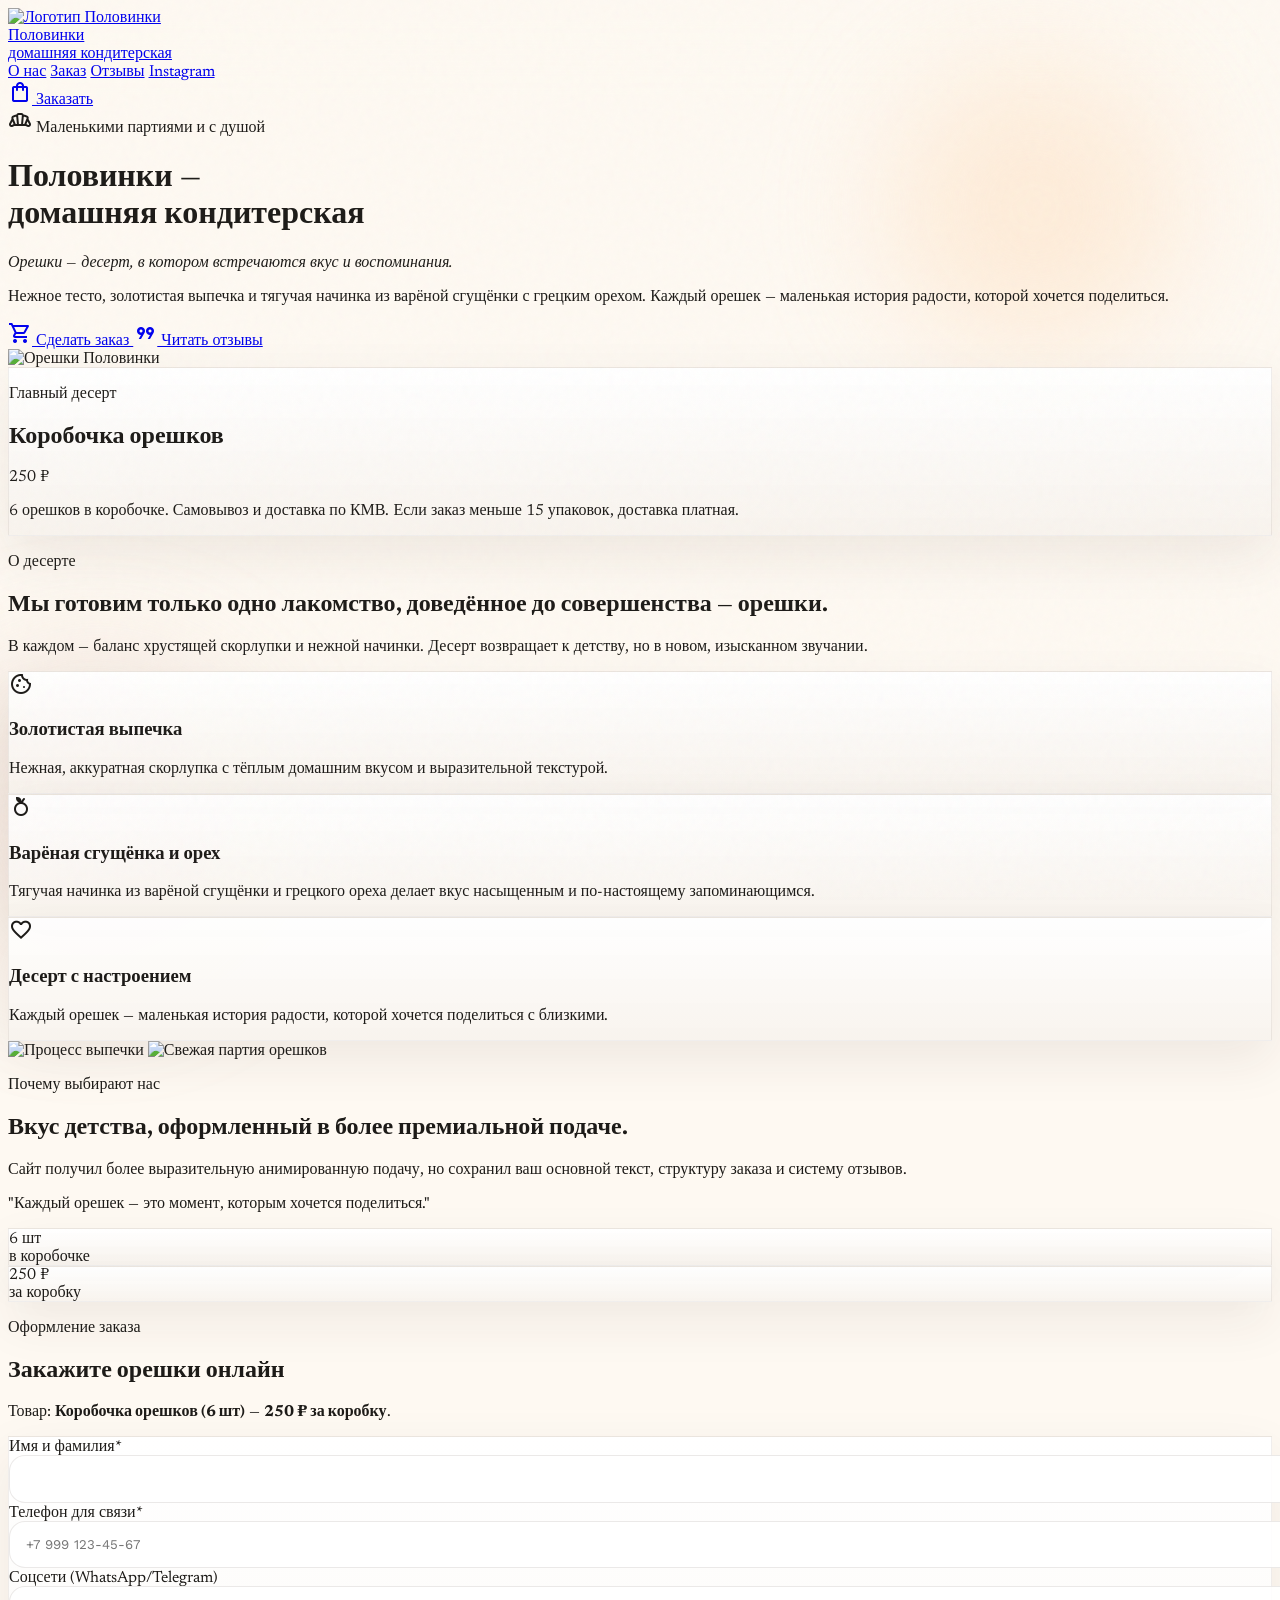
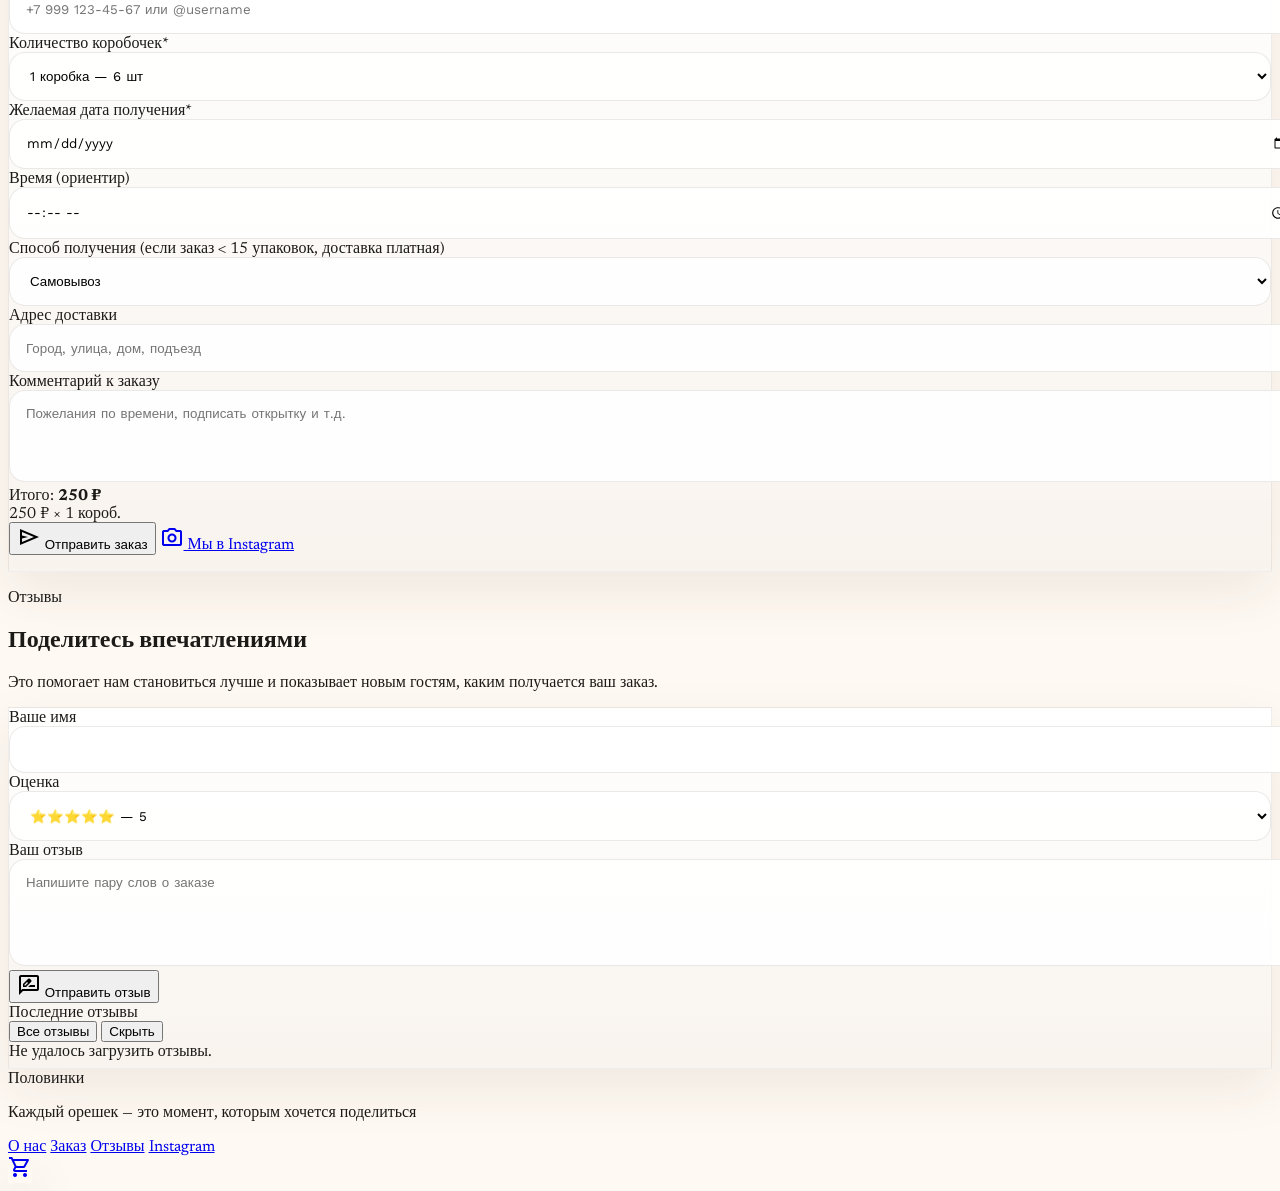
==== index.html @ 430aa357 "Add files via upload" ====
<!DOCTYPE html>
<html lang="ru" class="scroll-smooth">
<head>
  <meta charset="UTF-8" />
  <meta name="viewport" content="width=device-width, initial-scale=1.0" />
  <title>Половинки — домашняя кондитерская КМВ</title>
  <meta name="description" content="Половинки КМВ — домашняя кондитерская. Орешки с варёной сгущёнкой и грецким орехом. Закажите онлайн: самовывоз и доставка по КМВ." />
  <meta name="robots" content="index,follow" />
  <link rel="canonical" href="https://polovinkikmv.ru/" />
  <meta name="theme-color" content="#fef9f2" />

  <meta property="og:type" content="website" />
  <meta property="og:url" content="https://polovinkikmv.ru/" />
  <meta property="og:title" content="Половинки — домашняя кондитерская КМВ" />
  <meta property="og:description" content="Орешки с варёной сгущёнкой. Закажите онлайн: самовывоз и доставка по КМВ." />

  <script src="https://cdn.tailwindcss.com?plugins=forms,container-queries"></script>
  <link rel="preconnect" href="https://fonts.googleapis.com">
  <link rel="preconnect" href="https://fonts.gstatic.com" crossorigin>
  <link href="https://fonts.googleapis.com/css2?family=Noto+Serif:wght@400;700&family=Newsreader:ital,wght@0,400;0,600;1,400&family=Work+Sans:wght@400;500;600;700&family=Playfair+Display:wght@400;600;700&family=Cormorant+Garamond:wght@400;500;600&family=Material+Symbols+Outlined:wght,FILL@100..700,0..1&display=swap" rel="stylesheet" />

  <script>
    tailwind.config = {
      darkMode: 'class',
      theme: {
        extend: {
          colors: {
            'surface-tint': '#705a4f',
            'on-secondary': '#ffffff',
            'on-primary-container': '#ac9286',
            'on-primary-fixed-variant': '#574239',
            'secondary-fixed': '#ffddbc',
            'primary-fixed-dim': '#ddc1b3',
            'on-primary': '#ffffff',
            'tertiary-fixed-dim': '#eebd8e',
            'surface-bright': '#fef9f2',
            'secondary-fixed-dim': '#e1c1a1',
            'inverse-on-surface': '#f5f0ea',
            'on-error-container': '#93000a',
            'on-surface': '#1d1b18',
            'secondary-container': '#ffddbc',
            'on-secondary-fixed-variant': '#59422a',
            'secondary': '#735a40',
            'on-tertiary': '#ffffff',
            'on-secondary-container': '#796046',
            'outline-variant': '#d2c3bd',
            'tertiary-container': '#472906',
            'background': '#fef9f2',
            'tertiary': '#2c1600',
            'on-tertiary-container': '#bb8f64',
            'tertiary-fixed': '#ffdcbd',
            'surface-dim': '#ded9d3',
            'on-secondary-fixed': '#291804',
            'on-error': '#ffffff',
            'on-surface-variant': '#4f4540',
            'surface-container-high': '#ece7e1',
            'surface-container-low': '#f8f3ed',
            'error-container': '#ffdad6',
            'outline': '#81756f',
            'surface-variant': '#e6e2dc',
            'primary-fixed': '#fbdccf',
            'surface-container': '#f2ede7',
            'inverse-surface': '#32302c',
            'on-tertiary-fixed-variant': '#61401b',
            'primary-container': '#3e2c23',
            'primary': '#271810',
            'on-tertiary-fixed': '#2c1600',
            'surface-container-highest': '#e6e2dc',
            'surface': '#fef9f2',
            'surface-container-lowest': '#ffffff',
            'on-primary-fixed': '#281810',
            'inverse-primary': '#ddc1b3',
            'error': '#ba1a1a',
            'on-background': '#1d1b18'
          },
          fontFamily: {
            'noto-serif': ['Noto Serif', 'serif'],
            'newsreader': ['Newsreader', 'serif'],
            'work-sans': ['Work Sans', 'sans-serif'],
            'playfair': ['Playfair Display', 'serif'],
            'cormorant': ['Cormorant Garamond', 'serif']
          },
          boxShadow: {
            warm: '0 20px 50px rgba(62, 44, 35, 0.10)',
            soft: '0 10px 30px rgba(62, 44, 35, 0.08)'
          },
          keyframes: {
            floatSlow: {
              '0%, 100%': { transform: 'translateY(0px)' },
              '50%': { transform: 'translateY(-8px)' }
            },
            pulseSoft: {
              '0%,100%': { opacity: '0.5', transform: 'scale(1)' },
              '50%': { opacity: '0.9', transform: 'scale(1.04)' }
            }
          },
          animation: {
            floatSlow: 'floatSlow 8s ease-in-out infinite',
            pulseSoft: 'pulseSoft 10s ease-in-out infinite'
          }
        }
      }
    }
  </script>

  <style>
    :root { color-scheme: light; }
    body {
      background: #fef9f2;
      color: #1d1b18;
      font-family: 'Newsreader', serif;
      overflow-x: hidden;
    }
    .material-symbols-outlined {
      font-variation-settings: 'FILL' 0, 'wght' 400, 'GRAD' 0, 'opsz' 24;
    }
    .editorial-grain {
      position: fixed;
      inset: 0;
      pointer-events: none;
      z-index: 9999;
      opacity: 0.028;
      background-image: url("data:image/svg+xml,%3Csvg viewBox='0 0 200 200' xmlns='http://www.w3.org/2000/svg'%3E%3Cfilter id='noiseFilter'%3E%3CfeTurbulence type='fractalNoise' baseFrequency='0.65' numOctaves='3' stitchTiles='stitch'/%3E%3C/filter%3E%3Crect width='100%25' height='100%25' filter='url(%23noiseFilter)'/%3E%3C/svg%3E");
    }
    .reveal {
      opacity: 0;
      transform: translateY(28px);
      transition: opacity .9s ease, transform .9s ease;
    }
    .reveal.is-visible {
      opacity: 1;
      transform: translateY(0);
    }
    .glass-nav {
      background: rgba(254, 249, 242, 0.84);
      backdrop-filter: blur(24px);
      -webkit-backdrop-filter: blur(24px);
    }
    .text-balance { text-wrap: balance; }
    .hero-glow::before,
    .hero-glow::after {
      content: '';
      position: absolute;
      border-radius: 9999px;
      filter: blur(60px);
      z-index: 0;
      pointer-events: none;
    }
    .hero-glow::before {
      width: 18rem;
      height: 18rem;
      right: 8%;
      top: 4rem;
      background: rgba(255, 221, 188, 0.45);
    }
    .hero-glow::after {
      width: 20rem;
      height: 20rem;
      left: -4rem;
      bottom: -5rem;
      background: rgba(221, 193, 179, 0.32);
    }
    .panel-surface {
      background: linear-gradient(180deg, rgba(255,255,255,0.94), rgba(248,243,237,0.96));
      border: 1px solid rgba(129,117,111,.12);
      box-shadow: 0 20px 50px rgba(62, 44, 35, 0.08);
    }
    .input-luxe,
    .textarea-luxe,
    .select-luxe {
      width: 100%;
      border: 1px solid rgba(129, 117, 111, 0.16);
      background: rgba(255,255,255,0.9);
      border-radius: 1rem;
      padding: 0.95rem 1rem;
      font-family: 'Work Sans', sans-serif;
      transition: border-color .2s ease, box-shadow .2s ease, transform .2s ease;
    }
    .input-luxe:focus,
    .textarea-luxe:focus,
    .select-luxe:focus {
      outline: none;
      border-color: rgba(115, 90, 64, 0.55);
      box-shadow: 0 0 0 4px rgba(225, 193, 161, 0.28);
      transform: translateY(-1px);
    }
    .review-track {
      display: grid;
      grid-auto-flow: column;
      grid-auto-columns: minmax(280px, 360px);
      gap: 1rem;
      overflow-x: auto;
      padding-bottom: .5rem;
      scroll-snap-type: x mandatory;
      -webkit-overflow-scrolling: touch;
    }
    .review-track::-webkit-scrollbar { height: 8px; }
    .review-track::-webkit-scrollbar-thumb {
      background: rgba(129,117,111,.28);
      border-radius: 999px;
    }
    .review-card-mini { scroll-snap-align: start; }
    dialog {
      border: 0;
      padding: 0;
      border-radius: 1.25rem;
      width: min(760px, 94vw);
      box-shadow: 0 24px 80px rgba(0,0,0,.24);
    }
    dialog::backdrop { background: rgba(24, 18, 15, 0.36); }
    .sticky-fab {
      box-shadow: 0 20px 50px rgba(39, 24, 16, 0.22);
    }
    @media (max-width: 768px) {
      .review-track { grid-auto-columns: 84%; }
    }
    @media (prefers-reduced-motion: reduce) {
      html { scroll-behavior: auto; }
      .reveal,
      .reveal.is-visible { opacity: 1; transform: none; transition: none; }
      .animate-floatSlow,
      .animate-pulseSoft { animation: none !important; }
    }
  </style>
</head>
<body class="bg-background text-on-surface selection:bg-secondary-fixed/70">
  <div class="editorial-grain"></div>

  <nav class="fixed top-0 inset-x-0 z-50 glass-nav border-b border-outline-variant/20">
    <div class="max-w-7xl mx-auto px-5 sm:px-8 py-4 flex items-center justify-between gap-4">
      <a href="#top" class="flex items-center gap-3 min-w-0">
        <img src="logo.png" alt="Логотип Половинки" class="h-12 w-12 sm:h-14 sm:w-14 rounded-2xl object-cover shadow-soft bg-white/80" onerror="this.onerror=null;this.src='logo-placeholder.svg';" />
        <div class="min-w-0">
          <div class="font-noto-serif text-lg sm:text-xl font-bold tracking-tight text-primary leading-none">Половинки</div>
          <div class="font-work-sans text-[11px] sm:text-xs uppercase tracking-[0.18em] text-secondary mt-1">домашняя кондитерская</div>
        </div>
      </a>

      <div class="hidden md:flex items-center gap-7 font-work-sans text-sm text-on-surface-variant">
        <a href="#about" class="hover:text-primary transition-colors">О нас</a>
        <a href="#order" class="hover:text-primary transition-colors">Заказ</a>
        <a href="#reviews" class="hover:text-primary transition-colors">Отзывы</a>
        <a href="https://www.instagram.com/polovinki_kmv?igsh=Nm4wN3A0YnRlZDMy" target="_blank" rel="noopener nofollow" class="hover:text-primary transition-colors">Instagram</a>
      </div>

      <a href="#order" class="inline-flex items-center gap-2 rounded-2xl bg-primary px-5 py-3 text-sm font-work-sans font-semibold text-white shadow-soft hover:-translate-y-0.5 hover:bg-primary-container transition-all">
        <span class="material-symbols-outlined text-[18px]">shopping_bag</span>
        Заказать
      </a>
    </div>
  </nav>

  <main id="top">
    <header class="relative hero-glow pt-32 sm:pt-36 pb-16 sm:pb-24 overflow-hidden">
      <div class="max-w-7xl mx-auto px-5 sm:px-8 grid lg:grid-cols-12 gap-10 items-center relative z-10">
        <div class="lg:col-span-6 reveal">
          <div class="inline-flex items-center gap-2 rounded-full bg-secondary-container px-4 py-2 text-[11px] sm:text-xs font-work-sans font-semibold uppercase tracking-[0.18em] text-on-secondary-container mb-6">
            <span class="material-symbols-outlined text-base">bakery_dining</span>
            Маленькими партиями и с душой
          </div>

          <h1 class="font-noto-serif text-5xl sm:text-6xl lg:text-7xl font-bold tracking-tight leading-[0.94] text-primary text-balance">
            Половинки —<br>
            <span class="italic text-secondary">домашняя</span> кондитерская
          </h1>

          <p class="mt-6 max-w-2xl text-xl sm:text-2xl leading-relaxed text-on-surface-variant text-balance">
            <em>Орешки — десерт, в котором встречаются вкус и воспоминания.</em>
          </p>
          <p class="mt-5 max-w-2xl text-lg sm:text-xl leading-relaxed text-on-surface-variant text-balance">
            Нежное тесто, золотистая выпечка и тягучая начинка из варёной сгущёнки с грецким орехом. Каждый орешек — маленькая история радости, которой хочется поделиться.
          </p>

          <div class="mt-8 flex flex-wrap gap-4">
            <a href="#order" class="inline-flex items-center gap-2 rounded-2xl bg-primary px-7 py-4 text-base font-work-sans font-semibold text-white shadow-warm hover:-translate-y-1 hover:bg-primary-container transition-all">
              <span class="material-symbols-outlined">shopping_cart</span>
              Сделать заказ
            </a>
            <a href="#reviews" class="inline-flex items-center gap-2 rounded-2xl border border-outline-variant/50 bg-white/60 px-7 py-4 text-base font-work-sans font-medium text-primary hover:bg-white transition-all">
              <span class="material-symbols-outlined">format_quote</span>
              Читать отзывы
            </a>
          </div>
        </div>

        <div class="lg:col-span-6 reveal">
          <div class="relative max-w-2xl ml-auto">
            <div class="absolute -top-8 -right-4 h-28 w-28 rounded-full bg-secondary-fixed/70 blur-3xl animate-pulseSoft"></div>
            <div class="absolute -bottom-10 -left-8 h-36 w-36 rounded-full bg-primary-fixed/60 blur-3xl animate-pulseSoft"></div>

            <div class="relative rounded-[2rem] overflow-hidden shadow-warm rotate-[1.5deg] bg-surface-container-low border border-outline-variant/20">
              <img src="https://lh3.googleusercontent.com/aida-public/[base64]" alt="Орешки Половинки" class="aspect-[4/5] w-full object-cover" />
            </div>

            <div class="relative -mt-10 sm:-mt-14 ml-4 sm:ml-10 rounded-[1.5rem] panel-surface p-5 sm:p-6 max-w-md animate-floatSlow">
              <div class="flex items-start justify-between gap-4">
                <div>
                  <p class="font-work-sans text-xs uppercase tracking-[0.18em] text-secondary">Главный десерт</p>
                  <h2 class="mt-2 font-playfair text-2xl sm:text-3xl text-primary">Коробочка орешков</h2>
                </div>
                <span class="rounded-full bg-secondary-container px-4 py-2 font-work-sans text-sm font-semibold text-on-secondary-container whitespace-nowrap">250 ₽</span>
              </div>
              <p class="mt-4 text-lg leading-relaxed text-on-surface-variant">6 орешков в коробочке. Самовывоз и доставка по КМВ. Если заказ меньше 15 упаковок, доставка платная.</p>
            </div>
          </div>
        </div>
      </div>
    </header>

    <section id="about" class="py-16 sm:py-24 px-5 sm:px-8 bg-surface-container-low">
      <div class="max-w-7xl mx-auto">
        <div class="reveal max-w-3xl">
          <p class="font-work-sans text-xs uppercase tracking-[0.2em] text-secondary">О десерте</p>
          <h2 class="mt-4 font-noto-serif text-4xl sm:text-5xl font-bold tracking-tight text-primary text-balance">Мы готовим только одно лакомство, доведённое до совершенства — орешки.</h2>
          <p class="mt-6 text-xl leading-relaxed text-on-surface-variant">В каждом — баланс хрустящей скорлупки и нежной начинки. Десерт возвращает к детству, но в новом, изысканном звучании.</p>
        </div>

        <div class="mt-12 grid md:grid-cols-3 gap-6">
          <article class="reveal panel-surface rounded-[1.75rem] p-7">
            <div class="w-14 h-14 rounded-2xl bg-secondary-container flex items-center justify-center text-on-secondary-container mb-5">
              <span class="material-symbols-outlined">cookie</span>
            </div>
            <h3 class="font-noto-serif text-2xl text-primary">Золотистая выпечка</h3>
            <p class="mt-3 text-lg leading-relaxed text-on-surface-variant">Нежная, аккуратная скорлупка с тёплым домашним вкусом и выразительной текстурой.</p>
          </article>

          <article class="reveal panel-surface rounded-[1.75rem] p-7">
            <div class="w-14 h-14 rounded-2xl bg-secondary-container flex items-center justify-center text-on-secondary-container mb-5">
              <span class="material-symbols-outlined">nutrition</span>
            </div>
            <h3 class="font-noto-serif text-2xl text-primary">Варёная сгущёнка и орех</h3>
            <p class="mt-3 text-lg leading-relaxed text-on-surface-variant">Тягучая начинка из варёной сгущёнки и грецкого ореха делает вкус насыщенным и по-настоящему запоминающимся.</p>
          </article>

          <article class="reveal panel-surface rounded-[1.75rem] p-7">
            <div class="w-14 h-14 rounded-2xl bg-secondary-container flex items-center justify-center text-on-secondary-container mb-5">
              <span class="material-symbols-outlined">favorite</span>
            </div>
            <h3 class="font-noto-serif text-2xl text-primary">Десерт с настроением</h3>
            <p class="mt-3 text-lg leading-relaxed text-on-surface-variant">Каждый орешек — маленькая история радости, которой хочется поделиться с близкими.</p>
          </article>
        </div>
      </div>
    </section>

    <section class="py-16 sm:py-24 px-5 sm:px-8">
      <div class="max-w-7xl mx-auto grid lg:grid-cols-2 gap-8 items-center">
        <div class="reveal relative">
          <div class="grid grid-cols-2 gap-4 sm:gap-5">
            <img src="https://lh3.googleusercontent.com/aida-public/[base64]" alt="Процесс выпечки" class="rounded-[1.5rem] shadow-soft rotate-[-2deg] w-full h-full object-cover" />
            <img src="https://lh3.googleusercontent.com/aida-public/[base64]" alt="Свежая партия орешков" class="rounded-[1.5rem] shadow-soft translate-y-8 rotate-[3deg] w-full h-full object-cover" />
          </div>
        </div>

        <div class="reveal">
          <p class="font-work-sans text-xs uppercase tracking-[0.2em] text-secondary">Почему выбирают нас</p>
          <h2 class="mt-4 font-noto-serif text-4xl sm:text-5xl font-bold tracking-tight text-primary text-balance">Вкус детства, оформленный в более премиальной подаче.</h2>
          <div class="mt-6 space-y-4 text-lg sm:text-xl leading-relaxed text-on-surface-variant">
            <p>Сайт получил более выразительную анимированную подачу, но сохранил ваш основной текст, структуру заказа и систему отзывов.</p>
            <p class="italic text-secondary">"Каждый орешек — это момент, которым хочется поделиться."</p>
          </div>

          <div class="mt-8 grid sm:grid-cols-2 gap-5">
            <div class="panel-surface rounded-[1.5rem] p-5">
              <div class="font-noto-serif text-3xl font-bold text-primary">6 шт</div>
              <div class="mt-1 font-work-sans uppercase tracking-[0.16em] text-xs text-secondary">в коробочке</div>
            </div>
            <div class="panel-surface rounded-[1.5rem] p-5">
              <div class="font-noto-serif text-3xl font-bold text-primary">250 ₽</div>
              <div class="mt-1 font-work-sans uppercase tracking-[0.16em] text-xs text-secondary">за коробку</div>
            </div>
          </div>
        </div>
      </div>
    </section>

    <section id="order" class="py-16 sm:py-24 px-5 sm:px-8 bg-surface-container-high">
      <div class="max-w-5xl mx-auto">
        <div class="reveal text-center max-w-3xl mx-auto">
          <p class="font-work-sans text-xs uppercase tracking-[0.2em] text-secondary">Оформление заказа</p>
          <h2 class="mt-4 font-noto-serif text-4xl sm:text-5xl font-bold tracking-tight text-primary">Закажите орешки онлайн</h2>
          <p class="mt-4 text-lg sm:text-xl leading-relaxed text-on-surface-variant">Товар: <strong>Коробочка орешков (6 шт)</strong> — <strong>250 ₽ за коробку</strong>.</p>
        </div>

        <div class="reveal mt-10 panel-surface rounded-[2rem] p-5 sm:p-8 lg:p-10">
          <form id="order-form" action="https://formspree.io/f/xgvleerr" method="POST" autocomplete="on" novalidate>
            <div class="grid md:grid-cols-2 gap-5">
              <div>
                <label for="name" class="block mb-2 font-work-sans text-sm text-on-surface-variant">Имя и фамилия*</label>
                <input id="name" name="name" required autocomplete="name" class="input-luxe" />
              </div>
              <div>
                <label for="phone" class="block mb-2 font-work-sans text-sm text-on-surface-variant">Телефон для связи*</label>
                <input id="phone" name="phone" inputmode="tel" required placeholder="+7 999 123-45-67" pattern="^[\\d\\+\\-\\s\\(\\)]{7,}$" autocomplete="tel" class="input-luxe" />
              </div>
              <div>
                <label for="social" class="block mb-2 font-work-sans text-sm text-on-surface-variant">Соцсети (WhatsApp/Telegram)</label>
                <input id="social" name="social" placeholder="+7 999 123-45-67 или @username" class="input-luxe" />
              </div>
              <div>
                <label for="qty" class="block mb-2 font-work-sans text-sm text-on-surface-variant">Количество коробочек*</label>
                <select id="qty" name="qty" required class="select-luxe">
                  <option value="1" selected>1 коробка — 6 шт</option>
                  <option value="2">2 коробки — 12 шт</option>
                  <option value="3">3 коробки — 18 шт</option>
                  <option value="4">4 коробки — 24 шт</option>
                  <option value="5">5 коробок — 30 шт</option>
                </select>
              </div>
              <div>
                <label for="date" class="block mb-2 font-work-sans text-sm text-on-surface-variant">Желаемая дата получения*</label>
                <input type="date" id="date" name="date" required class="input-luxe" />
              </div>
              <div>
                <label for="time" class="block mb-2 font-work-sans text-sm text-on-surface-variant">Время (ориентир)</label>
                <input type="time" id="time" name="time" class="input-luxe" />
              </div>
              <div class="md:col-span-2">
                <label for="method" class="block mb-2 font-work-sans text-sm text-on-surface-variant">Способ получения (если заказ &lt; 15 упаковок, доставка платная)</label>
                <select id="method" name="method" class="select-luxe">
                  <option value="pickup" selected>Самовывоз</option>
                  <option value="delivery">Доставка</option>
                </select>
              </div>
              <div id="address-row" class="md:col-span-2 hidden">
                <label for="address" class="block mb-2 font-work-sans text-sm text-on-surface-variant">Адрес доставки</label>
                <input id="address" name="address" placeholder="Город, улица, дом, подъезд" autocomplete="street-address" class="input-luxe" />
              </div>
              <div class="md:col-span-2">
                <label for="comment" class="block mb-2 font-work-sans text-sm text-on-surface-variant">Комментарий к заказу</label>
                <textarea id="comment" name="comment" rows="4" placeholder="Пожелания по времени, подписать открытку и т.д." class="textarea-luxe"></textarea>
              </div>
            </div>

            <div class="mt-6 flex flex-col sm:flex-row sm:items-center sm:justify-between gap-4 rounded-[1.25rem] border border-dashed border-outline-variant/40 bg-white/70 px-5 py-4">
              <div class="text-lg text-primary">Итого: <strong id="total-text">250 ₽</strong></div>
              <div class="font-work-sans text-sm text-on-surface-variant">250 ₽ × <span id="qty-text">1</span> короб.</div>
            </div>

            <div class="mt-6 flex flex-wrap items-center gap-4">
              <button id="submit-btn" type="submit" class="inline-flex items-center gap-2 rounded-2xl bg-primary px-7 py-4 text-base font-work-sans font-semibold text-white shadow-soft hover:-translate-y-1 hover:bg-primary-container transition-all">
                <span class="material-symbols-outlined">send</span>
                Отправить заказ
              </button>
              <a href="https://www.instagram.com/polovinki_kmv?igsh=Nm4wN3A0YnRlZDMy" target="_blank" rel="noopener nofollow" class="inline-flex items-center gap-2 rounded-2xl border border-outline-variant/40 bg-white/70 px-6 py-4 font-work-sans text-sm text-primary hover:bg-white transition-all">
                <span class="material-symbols-outlined">photo_camera</span>
                Мы в Instagram
              </a>
            </div>

            <p id="form-status" class="mt-4 text-sm font-work-sans text-on-surface-variant hidden"></p>
          </form>
        </div>
      </div>
    </section>

    <section id="reviews" class="py-16 sm:py-24 px-5 sm:px-8">
      <div class="max-w-6xl mx-auto">
        <div class="reveal text-center max-w-3xl mx-auto">
          <p class="font-work-sans text-xs uppercase tracking-[0.2em] text-secondary">Отзывы</p>
          <h2 class="mt-4 font-noto-serif text-4xl sm:text-5xl font-bold tracking-tight text-primary">Поделитесь впечатлениями</h2>
          <p class="mt-4 text-lg sm:text-xl leading-relaxed text-on-surface-variant">Это помогает нам становиться лучше и показывает новым гостям, каким получается ваш заказ.</p>
        </div>

        <div class="reveal mt-10 panel-surface rounded-[2rem] p-5 sm:p-8 lg:p-10">
          <form id="reviewForm" class="grid gap-4" novalidate>
            <div class="grid md:grid-cols-2 gap-4">
              <div>
                <label class="block mb-2 font-work-sans text-sm text-on-surface-variant" for="reviewName">Ваше имя</label>
                <input id="reviewName" type="text" name="name" maxlength="60" required autocomplete="name" class="input-luxe" />
              </div>
              <div>
                <label class="block mb-2 font-work-sans text-sm text-on-surface-variant" for="rating">Оценка</label>
                <select id="rating" name="rating" class="select-luxe">
                  <option value="5">⭐️⭐️⭐️⭐️⭐️ — 5</option>
                  <option value="4">⭐️⭐️⭐️⭐️ — 4</option>
                  <option value="3">⭐️⭐️⭐️ — 3</option>
                  <option value="2">⭐️⭐️ — 2</option>
                  <option value="1">⭐️ — 1</option>
                </select>
              </div>
            </div>

            <div>
              <label class="block mb-2 font-work-sans text-sm text-on-surface-variant" for="reviewText">Ваш отзыв</label>
              <textarea id="reviewText" name="text" required maxlength="2000" rows="5" class="textarea-luxe" placeholder="Напишите пару слов о заказе"></textarea>
            </div>

            <input type="text" name="company" style="display:none" />

            <div class="flex flex-wrap items-center gap-4">
              <button type="submit" class="inline-flex items-center gap-2 rounded-2xl bg-primary px-7 py-4 text-base font-work-sans font-semibold text-white shadow-soft hover:-translate-y-1 hover:bg-primary-container transition-all">
                <span class="material-symbols-outlined">rate_review</span>
                Отправить отзыв
              </button>
              <small id="reviewStatus" class="font-work-sans text-sm text-on-surface-variant" aria-live="polite"></small>
            </div>
          </form>

          <div class="mt-8 rounded-[1.5rem] border border-outline-variant/20 bg-surface-container-high p-4 sm:p-5">
            <div class="flex flex-col sm:flex-row sm:items-center sm:justify-between gap-4 mb-4">
              <div id="reviewsTitleText" class="font-work-sans text-sm uppercase tracking-[0.18em] text-secondary">Последние отзывы</div>
              <div class="flex items-center gap-3">
                <button id="openAllBtn" type="button" class="rounded-full border border-outline-variant/30 bg-white px-4 py-2 font-work-sans text-sm text-primary hover:bg-surface-container-low transition-colors">Все отзывы</button>
                <button id="hideAllBtn" type="button" class="hidden rounded-full border border-outline-variant/30 bg-white px-4 py-2 font-work-sans text-sm text-primary hover:bg-surface-container-low transition-colors">Скрыть</button>
              </div>
            </div>
            <div id="reviewsTrack" class="review-track" aria-live="polite"></div>
          </div>
        </div>
      </div>
    </section>
  </main>

  <dialog id="reviewModal">
    <div class="bg-white rounded-[1.25rem] p-6 sm:p-8 text-left">
      <div class="flex flex-col sm:flex-row sm:items-start sm:justify-between gap-4">
        <div>
          <h3 id="modalName" class="font-noto-serif text-2xl text-primary">Гость</h3>
          <div id="modalDate" class="mt-1 font-work-sans text-sm text-on-surface-variant"></div>
        </div>
        <div class="flex items-center gap-4">
          <div id="modalStars" class="text-amber-500 text-sm tracking-wide">★★★★★</div>
          <button id="modalClose" type="button" class="rounded-xl border border-outline-variant/30 bg-surface-container-low px-4 py-2 font-work-sans text-sm text-primary hover:bg-white transition-colors">Закрыть</button>
        </div>
      </div>
      <div id="modalText" class="mt-5 text-lg leading-relaxed text-on-surface-variant whitespace-pre-wrap"></div>
    </div>
  </dialog>

  <dialog id="allReviewsModal">
    <div class="bg-white rounded-[1.25rem] p-6 sm:p-8 text-left">
      <div class="flex items-center justify-between gap-4">
        <h3 class="font-noto-serif text-2xl text-primary">Все отзывы</h3>
        <button id="allClose" type="button" class="rounded-xl border border-outline-variant/30 bg-surface-container-low px-4 py-2 font-work-sans text-sm text-primary hover:bg-white transition-colors">Закрыть</button>
      </div>
      <div id="allReviewsContainer" class="mt-6 max-h-[72vh] overflow-auto pr-1"></div>
    </div>
  </dialog>

  <footer class="mt-10 bg-surface-container-high px-5 sm:px-8 py-12 border-t border-outline-variant/20">
    <div class="max-w-7xl mx-auto flex flex-col md:flex-row md:items-center justify-between gap-8">
      <div>
        <div class="font-noto-serif text-2xl text-primary font-bold">Половинки</div>
        <p class="mt-2 text-lg italic text-on-surface-variant">Каждый орешек — это момент, которым хочется поделиться</p>
      </div>
      <div class="flex flex-wrap gap-4 text-sm font-work-sans text-on-surface-variant">
        <a href="#about" class="hover:text-primary transition-colors">О нас</a>
        <a href="#order" class="hover:text-primary transition-colors">Заказ</a>
        <a href="#reviews" class="hover:text-primary transition-colors">Отзывы</a>
        <a href="https://www.instagram.com/polovinki_kmv?igsh=Nm4wN3A0YnRlZDMy" target="_blank" rel="noopener nofollow" class="hover:text-primary transition-colors">Instagram</a>
      </div>
    </div>
  </footer>

  <a href="#order" class="sticky-fab fixed bottom-6 right-6 z-40 inline-flex h-16 w-16 items-center justify-center rounded-full bg-primary text-white shadow-warm hover:scale-105 transition-transform" aria-label="Быстрый переход к заказу">
    <span class="material-symbols-outlined text-[30px]">shopping_cart</span>
  </a>

  <script>
    const revealEls = document.querySelectorAll('.reveal');
    const revealObserver = new IntersectionObserver((entries, observer) => {
      entries.forEach((entry) => {
        if (!entry.isIntersecting) return;
        entry.target.classList.add('is-visible');
        observer.unobserve(entry.target);
      });
    }, { threshold: 0.12, rootMargin: '0px 0px -40px 0px' });
    revealEls.forEach((el) => revealObserver.observe(el));

    const PRICE_PER_BOX = 250;
    const qtyEl = document.getElementById('qty');
    const totalTextEl = document.getElementById('total-text');
    const qtyTextEl = document.getElementById('qty-text');
    const methodEl = document.getElementById('method');
    const addressRow = document.getElementById('address-row');
    const form = document.getElementById('order-form');
    const statusEl = document.getElementById('form-status');
    const submitBtn = document.getElementById('submit-btn');

    const TG_ENDPOINT = 'https://script.google.com/macros/s/AKfycbyHLwMieXZw_2eAf-A7w_75gO4nTuzbAOGIuZgJdDHdUsIdUlhLtSc9tCZ2zUI15ppZpw/exec';
    const TG_SECRET = 'PolovinkiKmV25';

    function formatRUB(v) {
      try {
        return new Intl.NumberFormat('ru-RU', { style: 'currency', currency: 'RUB', maximumFractionDigits: 0 }).format(v);
      } catch (e) {
        return Math.round(v) + ' ₽';
      }
    }

    function updateSummary() {
      const qty = parseInt(qtyEl.value, 10) || 1;
      const total = qty * PRICE_PER_BOX;
      totalTextEl.textContent = formatRUB(total);
      qtyTextEl.textContent = String(qty);
    }

    qtyEl.addEventListener('change', updateSummary);
    updateSummary();

    methodEl.addEventListener('change', () => {
      addressRow.classList.toggle('hidden', methodEl.value !== 'delivery');
    });

    form.addEventListener('submit', async (e) => {
      e.preventDefault();

      const name = document.getElementById('name').value.trim();
      const phone = document.getElementById('phone').value.trim();
      const social = document.getElementById('social').value.trim();
      const qty = parseInt(qtyEl.value, 10) || 1;
      const date = document.getElementById('date').value;
      const time = document.getElementById('time').value;
      const method = methodEl.value;
      const address = (document.getElementById('address').value || '').trim();
      const comment = (document.getElementById('comment').value || '').trim();

      if (!name || !phone || !date) {
        alert('Пожалуйста, заполните имя, телефон и дату получения.');
        return;
      }
      if (method === 'delivery' && !address) {
        alert('Укажите адрес доставки.');
        return;
      }

      const total = qty * PRICE_PER_BOX;
      const payload = {
        product: 'Коробочка орешков (6 шт)',
        unit_price: PRICE_PER_BOX + ' ₽',
        quantity: qty,
        total: total + ' ₽',
        date,
        time,
        method: method === 'pickup' ? 'Самовывоз' : 'Доставка',
        address: method === 'delivery' ? address : '',
        name,
        phone,
        social,
        comment
      };

      submitBtn.disabled = true;
      submitBtn.textContent = 'Отправляем...';
      statusEl.classList.remove('hidden');
      statusEl.textContent = 'Отправляем заказ...';

      try {
        const resp = await fetch('https://formspree.io/f/xgvleerr', {
          method: 'POST',
          headers: { 'Accept': 'application/json', 'Content-Type': 'application/json' },
          body: JSON.stringify(payload)
        });

        const tgPayload = { ...payload, secret: TG_SECRET, origin: location.origin };
        fetch(TG_ENDPOINT, {
          method: 'POST',
          headers: { 'Content-Type': 'text/plain;charset=utf-8' },
          body: JSON.stringify(tgPayload)
        }).catch((err) => console.error('TG relay failed:', err));

        if (resp.ok) {
          form.reset();
          updateSummary();
          addressRow.classList.add('hidden');
          statusEl.textContent = 'Спасибо за заказ! Мы с вами свяжемся…';
        } else {
          statusEl.textContent = 'Не удалось отправить заказ. Попробуйте ещё раз или свяжитесь с нами.';
        }
      } catch (err) {
        console.error(err);
        statusEl.textContent = 'Сеть недоступна. Проверьте соединение и попробуйте снова.';
      } finally {
        submitBtn.disabled = false;
        submitBtn.innerHTML = '<span class="material-symbols-outlined">send</span>Отправить заказ';
      }
    });

    const SCRIPT_URL = 'https://script.google.com/macros/s/AKfycbwAaB9udbz_EHUWPqvSca8Ve3p_D_8thmGDv1MZOLQzJ09vStTb6A89Gizp9zEePdMj/exec';

    const reviewForm = document.getElementById('reviewForm');
    const reviewStatus = document.getElementById('reviewStatus');
    const trackEl = document.getElementById('reviewsTrack');
    const openAllBtn = document.getElementById('openAllBtn');
    const hideAllBtn = document.getElementById('hideAllBtn');

    const reviewModal = document.getElementById('reviewModal');
    const modalName = document.getElementById('modalName');
    const modalStars = document.getElementById('modalStars');
    const modalDate = document.getElementById('modalDate');
    const modalText = document.getElementById('modalText');
    const modalClose = document.getElementById('modalClose');

    const allModal = document.getElementById('allReviewsModal');
    const allClose = document.getElementById('allClose');
    const allContainer = document.getElementById('allReviewsContainer');

    let STRIP_COUNT = window.matchMedia('(min-width:1024px)').matches ? 6 : 5;
    const mq = window.matchMedia('(min-width:1024px)');
    mq.addEventListener?.('change', (e) => { STRIP_COUNT = e.matches ? 6 : 5; });

    function stars(n) {
      n = Math.max(0, Math.min(5, Number(n || 0)));
      return '★★★★★'.slice(0, n) + '☆☆☆☆☆'.slice(0, 5 - n);
    }

    function escapeHtml(s) {
      return String(s || '').replace(/[&<>"']/g, (ch) => ({
        '&': '&amp;',
        '<': '&lt;',
        '>': '&gt;',
        '"': '&quot;',
        "'": '&#39;'
      }[ch]));
    }

    function shortText(s, n = 160) {
      s = String(s || '').trim();
      return s.length > n ? s.slice(0, n - 1) + '…' : s;
    }

    function normalizeName(s = '') {
      return String(s)
        .toLowerCase()
        .replaceAll('ё', 'е')
        .replace(/[^\p{L}\p{N}]+/gu, ' ')
        .trim()
        .replace(/\s+/g, ' ');
    }

    const bannedNames = ['гость', 'аноним', 'анонимна', 'анонимный', 'анонимная', 'anonymous', 'anon'];
    const bannedPatterns = [
      /^гост[ьй]$/u,
      /^аноним(на|ный|ная)?$/u,
      /^anon(ymous)?$/u
    ];

    function openMini(item) {
      modalName.textContent = item.name || 'Гость';
      modalStars.textContent = stars(item.rating || 5);
      modalDate.textContent = new Date(item.createdAt).toLocaleDateString('ru-RU');
      modalText.textContent = item.text || '';
      if (reviewModal.showModal) reviewModal.showModal();
      else reviewModal.setAttribute('open', 'open');
    }

    modalClose.addEventListener('click', () => reviewModal.close?.() || reviewModal.removeAttribute('open'));
    reviewModal.addEventListener('click', (e) => { if (e.target === reviewModal) reviewModal.close?.(); });

    function openAll() {
      hideAllBtn.classList.remove('hidden');
      if (allModal.showModal) allModal.showModal();
      else allModal.setAttribute('open', 'open');
    }

    function closeAll() {
      hideAllBtn.classList.add('hidden');
      allModal.close?.();
      allModal.removeAttribute?.('open');
    }

    openAllBtn.addEventListener('click', openAll);
    hideAllBtn.addEventListener('click', closeAll);
    allClose.addEventListener('click', closeAll);
    allModal.addEventListener('click', (e) => { if (e.target === allModal) closeAll(); });

    async function fetchReviews() {
      trackEl.innerHTML = '<div class="review-card-mini rounded-[1.25rem] bg-white p-5 shadow-soft"><div class="text-base text-on-surface-variant">Загружаю отзывы…</div></div>';
      try {
        const res = await fetch(`${SCRIPT_URL}?limit=200&t=${Date.now()}`, { method: 'GET' });
        const raw = await res.text();
        let data;
        try { data = JSON.parse(raw); } catch (e) { throw new Error('bad json'); }
        const items = (data.items || []).sort((a, b) => new Date(b.createdAt) - new Date(a.createdAt));

        const titleSpan = document.getElementById('reviewsTitleText');
        if (titleSpan) titleSpan.textContent = items.length ? `Последние отзывы (${items.length})` : 'Последние отзывы';

        if (!items.length) {
          trackEl.innerHTML = '<div class="review-card-mini rounded-[1.25rem] bg-white p-5 shadow-soft"><div class="text-base text-on-surface-variant">Пока нет отзывов — оставьте первый!</div></div>';
        } else {
          const stripItems = items.slice(0, STRIP_COUNT);
          trackEl.innerHTML = stripItems.map((o, i) => `
            <button class="review-card-mini rounded-[1.25rem] bg-white p-5 shadow-soft text-left hover:-translate-y-1 transition-transform" type="button" data-idx="${i}" aria-label="Читать отзыв пользователя ${escapeHtml(o.name || 'Гость')}">
              <div class="flex items-center justify-between gap-4 text-sm text-on-surface-variant">
                <span class="font-work-sans font-semibold text-primary">${escapeHtml(o.name || 'Гость')}</span>
                <span class="text-amber-500">${stars(Number(o.rating || 5))}</span>
              </div>
              <div class="mt-3 text-base leading-relaxed text-on-surface-variant">${escapeHtml(shortText(o.text, 160))}</div>
            </button>
          `).join('');

          trackEl.querySelectorAll('.review-card-mini').forEach((btn) => {
            btn.addEventListener('click', () => {
              const idx = Number(btn.getAttribute('data-idx'));
              openMini(stripItems[idx]);
            });
          });
        }

        if (!items.length) {
          allContainer.innerHTML = '<p class="font-work-sans text-sm text-on-surface-variant">Пока нет отзывов — будьте первым!</p>';
        } else {
          allContainer.innerHTML = items.map((o) => `
            <article class="rounded-[1rem] border border-outline-variant/20 bg-surface-container-low p-5 mt-4">
              <div class="flex items-center justify-between gap-4">
                <strong class="font-work-sans text-primary">${escapeHtml(o.name || 'Гость')}</strong>
                <small class="font-work-sans text-on-surface-variant">${new Date(o.createdAt).toLocaleDateString('ru-RU')}</small>
              </div>
              <div class="mt-2 text-amber-500">${stars(Number(o.rating || 5))}</div>
              <p class="mt-3 whitespace-pre-wrap text-lg leading-relaxed text-on-surface-variant">${escapeHtml(o.text)}</p>
            </article>
          `).join('');
        }
      } catch (e) {
        console.error(e);
        trackEl.innerHTML = '<div class="review-card-mini rounded-[1.25rem] bg-white p-5 shadow-soft"><div class="text-base text-on-surface-variant">Не удалось загрузить отзывы.</div></div>';
        allContainer.innerHTML = '<p class="font-work-sans text-sm text-red-600">Не удалось загрузить отзывы.</p>';
      }
    }

    reviewForm.addEventListener('submit', async (e) => {
      e.preventDefault();
      const fd = new FormData(reviewForm);
      const nameRaw = (fd.get('name') || '');
      const text = (fd.get('text') || '').toString().trim();
      const norm = normalizeName(nameRaw);

      if (!norm) {
        reviewStatus.textContent = 'Введите ваше имя.';
        return;
      }
      const isExactBanned = bannedNames.includes(norm);
      const isPatternBanned = bannedPatterns.some((rx) => rx.test(norm));
      if (isExactBanned || isPatternBanned) {
        reviewStatus.textContent = 'Пожалуйста, представьтесь по-настоящему (не «Гость» и не «Аноним»).';
        return;
      }
      if (!text) {
        reviewStatus.textContent = 'Введите текст отзыва.';
        return;
      }

      const payload = {
        name: String(nameRaw).trim(),
        text,
        rating: Number(fd.get('rating') || 5),
        honeypot: fd.get('company') || ''
      };

      reviewStatus.textContent = 'Отправляем…';
      try {
        const res = await fetch(`${SCRIPT_URL}?t=${Date.now()}`, {
          method: 'POST',
          headers: { 'Content-Type': 'text/plain;charset=utf-8' },
          body: JSON.stringify(payload)
        });
        const raw = await res.text();
        let data;
        try { data = JSON.parse(raw); } catch (e) { throw new Error('bad json'); }

        if (data.ok) {
          reviewStatus.textContent = data.approved ? 'Спасибо! Отзыв опубликован.' : 'Спасибо! Отзыв появится после модерации.';
          reviewForm.reset();
          if (data.approved) fetchReviews();
        } else {
          reviewStatus.textContent = 'Ошибка: не удалось сохранить отзыв.';
        }
      } catch (err) {
        console.error(err);
        reviewStatus.textContent = 'Сеть недоступна или сервер недоступен.';
      }
    });

    fetchReviews();
  </script>
</body>
</html>
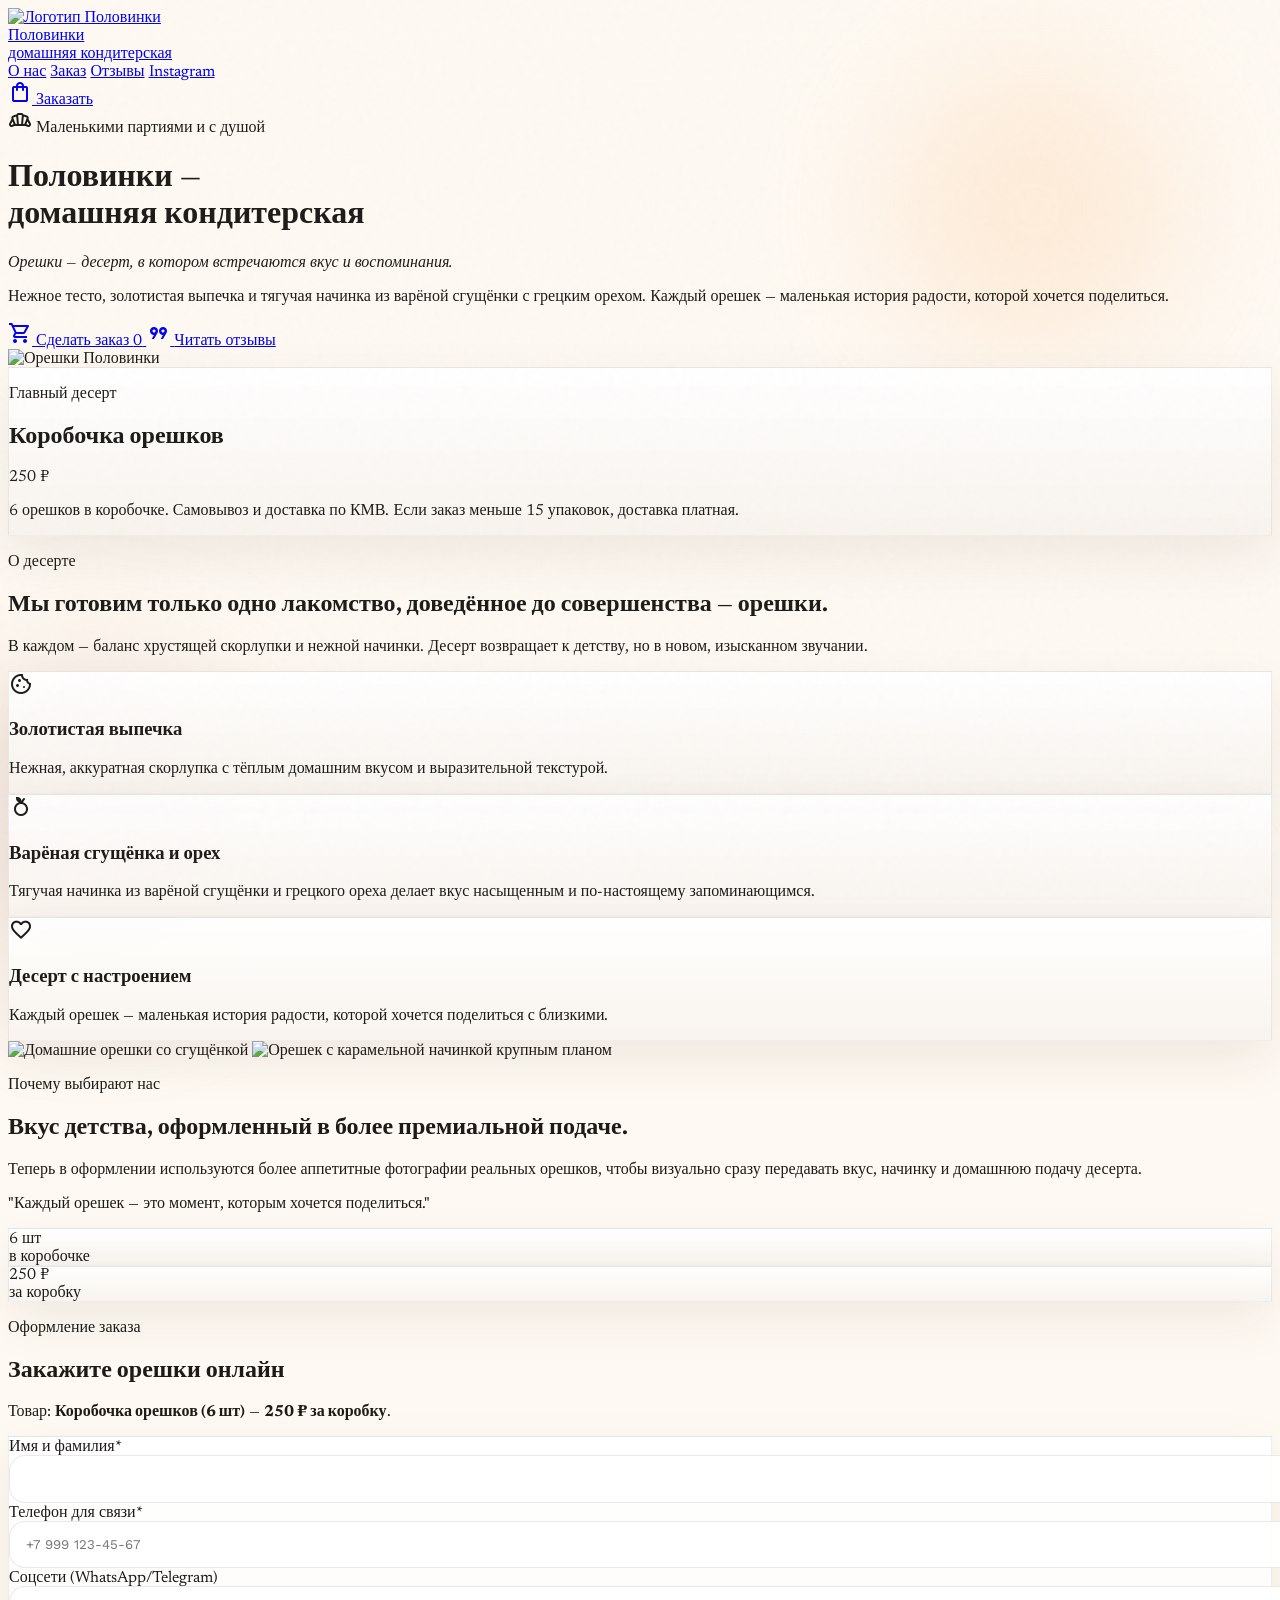
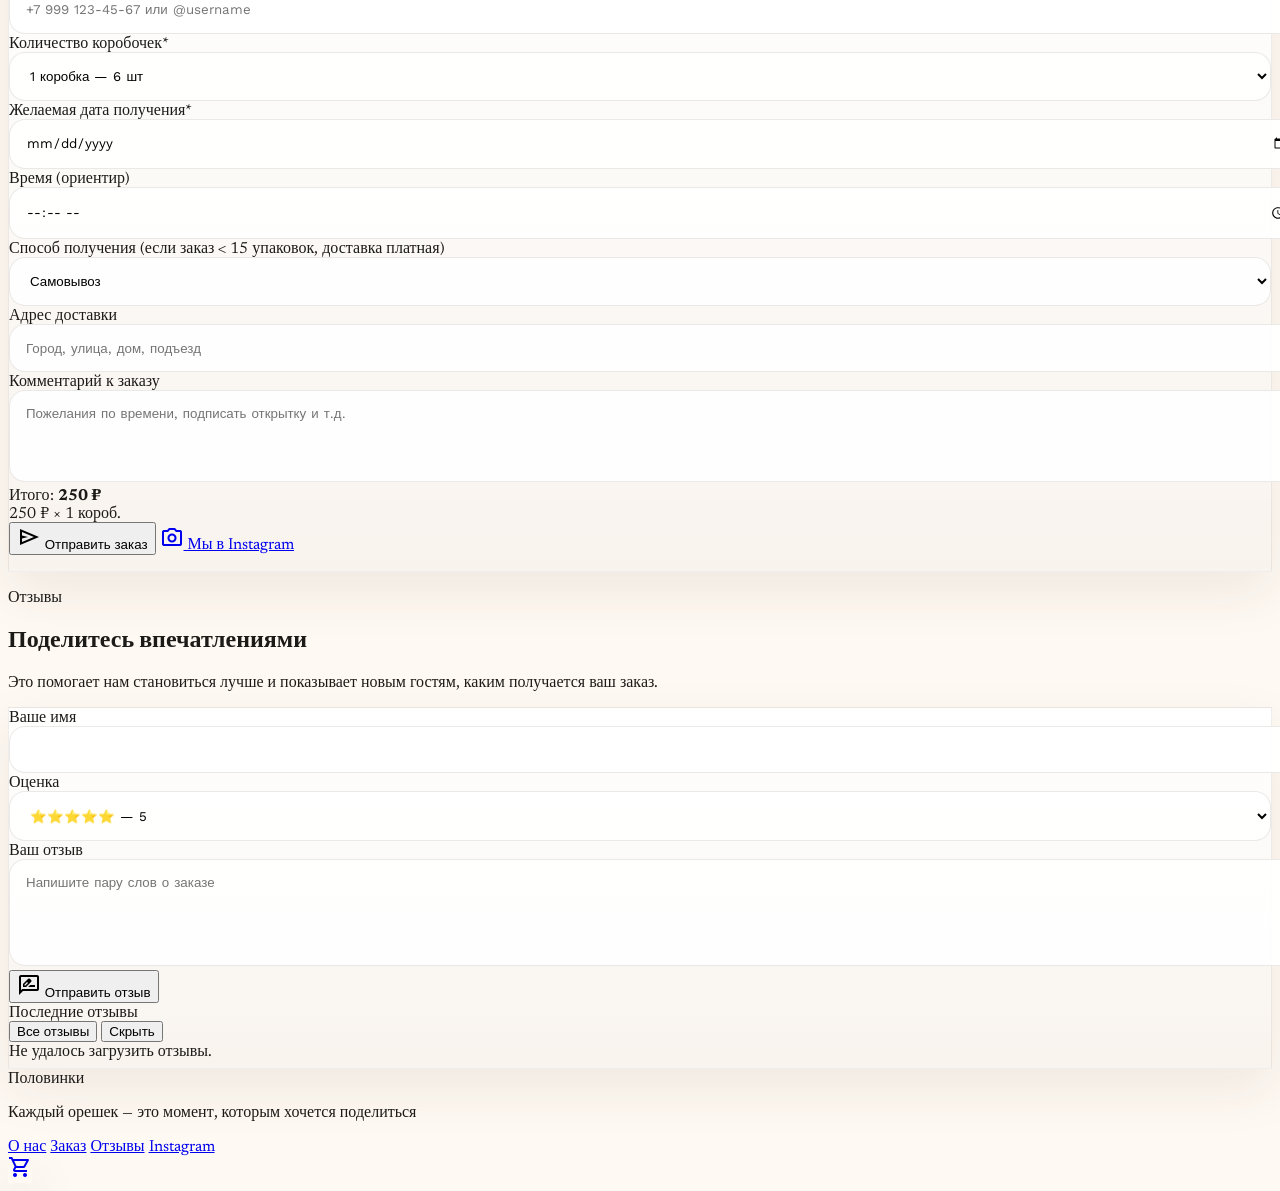
==== commit 21f6590b: "Add files via upload" ====
--- a/index.html
+++ b/index.html
@@ -277,8 +277,9 @@
               Сделать заказ
             </a>
             <a href="#reviews" class="inline-flex items-center gap-2 rounded-2xl border border-outline-variant/50 bg-white/60 px-7 py-4 text-base font-work-sans font-medium text-primary hover:bg-white transition-all">
+              <span id="heroReviewsCount" class="inline-flex min-w-9 items-center justify-center rounded-full bg-secondary-container px-3 py-1 text-sm font-semibold text-on-secondary-container">…</span>
               <span class="material-symbols-outlined">format_quote</span>
-              Читать отзывы
+              <span id="heroReviewsLabel">Читать отзывы</span>
             </a>
           </div>
         </div>
@@ -289,7 +290,7 @@
             <div class="absolute -bottom-10 -left-8 h-36 w-36 rounded-full bg-primary-fixed/60 blur-3xl animate-pulseSoft"></div>
 
             <div class="relative rounded-[2rem] overflow-hidden shadow-warm rotate-[1.5deg] bg-surface-container-low border border-outline-variant/20">
-              <img src="https://lh3.googleusercontent.com/aida-public/[base64]" alt="Орешки Половинки" class="aspect-[4/5] w-full object-cover" />
+              <img src="https://img.povar.ru/main-micro/8e/c4/11/b0/pechene_quotoreshkiquot_so_sgushenkoi-867958.jpg" alt="Орешки Половинки" class="aspect-[4/5] w-full object-cover" />
             </div>
 
             <div class="relative -mt-10 sm:-mt-14 ml-4 sm:ml-10 rounded-[1.5rem] panel-surface p-5 sm:p-6 max-w-md animate-floatSlow">
@@ -347,8 +348,8 @@
       <div class="max-w-7xl mx-auto grid lg:grid-cols-2 gap-8 items-center">
         <div class="reveal relative">
           <div class="grid grid-cols-2 gap-4 sm:gap-5">
-            <img src="https://lh3.googleusercontent.com/aida-public/[base64]" alt="Процесс выпечки" class="rounded-[1.5rem] shadow-soft rotate-[-2deg] w-full h-full object-cover" />
-            <img src="https://lh3.googleusercontent.com/aida-public/[base64]" alt="Свежая партия орешков" class="rounded-[1.5rem] shadow-soft translate-y-8 rotate-[3deg] w-full h-full object-cover" />
+            <img src="https://cook-s.ru/images/stories/vypechka/pechenie_oreshki_so_sguzhenkoi_iz_detstva/pechenie_oreshki_so_sguzhenkoi_iz_detstva_z.jpg" alt="Домашние орешки со сгущёнкой" class="rounded-[1.5rem] shadow-soft rotate-[-2deg] w-full h-full object-cover" />
+            <img src="https://shamanim.com/uploads/posts/2024-02/224-vmesto-oreshkov-so-sguschenkoj-esche-vkusnee-i-forma-ne-nuzhna-nezhnoe-karamelnoe-pechene-s-nachinkoj-5.jpg" alt="Орешек с карамельной начинкой крупным планом" class="rounded-[1.5rem] shadow-soft translate-y-8 rotate-[3deg] w-full h-full object-cover" />
           </div>
         </div>
 
@@ -356,7 +357,7 @@
           <p class="font-work-sans text-xs uppercase tracking-[0.2em] text-secondary">Почему выбирают нас</p>
           <h2 class="mt-4 font-noto-serif text-4xl sm:text-5xl font-bold tracking-tight text-primary text-balance">Вкус детства, оформленный в более премиальной подаче.</h2>
           <div class="mt-6 space-y-4 text-lg sm:text-xl leading-relaxed text-on-surface-variant">
-            <p>Сайт получил более выразительную анимированную подачу, но сохранил ваш основной текст, структуру заказа и систему отзывов.</p>
+            <p>Теперь в оформлении используются более аппетитные фотографии реальных орешков, чтобы визуально сразу передавать вкус, начинку и домашнюю подачу десерта.</p>
             <p class="italic text-secondary">"Каждый орешек — это момент, которым хочется поделиться."</p>
           </div>
 
@@ -501,7 +502,7 @@
             <div class="flex flex-col sm:flex-row sm:items-center sm:justify-between gap-4 mb-4">
               <div id="reviewsTitleText" class="font-work-sans text-sm uppercase tracking-[0.18em] text-secondary">Последние отзывы</div>
               <div class="flex items-center gap-3">
-                <button id="openAllBtn" type="button" class="rounded-full border border-outline-variant/30 bg-white px-4 py-2 font-work-sans text-sm text-primary hover:bg-surface-container-low transition-colors">Все отзывы</button>
+                <button id="openAllBtn" type="button" class="rounded-full border border-outline-variant/30 bg-white px-4 py-2 font-work-sans text-sm text-primary hover:bg-surface-container-low transition-colors"><span id="openAllBtnLabel">Все отзывы</span></button>
                 <button id="hideAllBtn" type="button" class="hidden rounded-full border border-outline-variant/30 bg-white px-4 py-2 font-work-sans text-sm text-primary hover:bg-surface-container-low transition-colors">Скрыть</button>
               </div>
             </div>
@@ -777,6 +778,13 @@
         const titleSpan = document.getElementById('reviewsTitleText');
         if (titleSpan) titleSpan.textContent = items.length ? `Последние отзывы (${items.length})` : 'Последние отзывы';
 
+        const heroReviewsCount = document.getElementById('heroReviewsCount');
+        const heroReviewsLabel = document.getElementById('heroReviewsLabel');
+        const openAllBtnLabel = document.getElementById('openAllBtnLabel');
+        if (heroReviewsCount) heroReviewsCount.textContent = String(items.length || 0);
+        if (heroReviewsLabel) heroReviewsLabel.textContent = 'Читать отзывы';
+        if (openAllBtnLabel) openAllBtnLabel.textContent = items.length ? `Все отзывы (${items.length})` : 'Все отзывы';
+
         if (!items.length) {
           trackEl.innerHTML = '<div class="review-card-mini rounded-[1.25rem] bg-white p-5 shadow-soft"><div class="text-base text-on-surface-variant">Пока нет отзывов — оставьте первый!</div></div>';
         } else {
@@ -815,6 +823,10 @@
         }
       } catch (e) {
         console.error(e);
+        const heroReviewsCount = document.getElementById('heroReviewsCount');
+        const openAllBtnLabel = document.getElementById('openAllBtnLabel');
+        if (heroReviewsCount) heroReviewsCount.textContent = '0';
+        if (openAllBtnLabel) openAllBtnLabel.textContent = 'Все отзывы';
         trackEl.innerHTML = '<div class="review-card-mini rounded-[1.25rem] bg-white p-5 shadow-soft"><div class="text-base text-on-surface-variant">Не удалось загрузить отзывы.</div></div>';
         allContainer.innerHTML = '<p class="font-work-sans text-sm text-red-600">Не удалось загрузить отзывы.</p>';
       }
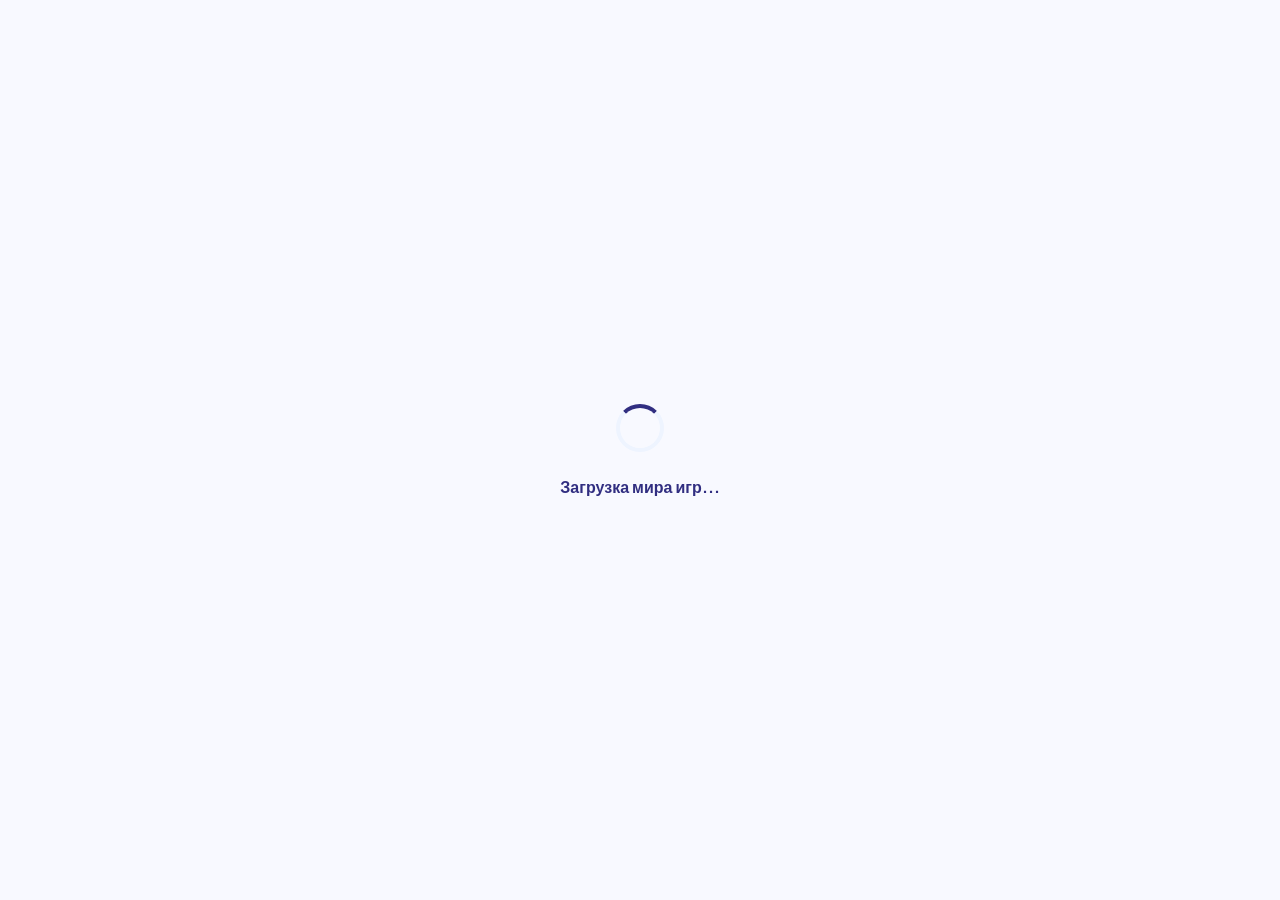
==== commit 3d79e76c: "Update index.html" ====
--- a/index.html
+++ b/index.html
@@ -1,891 +1,81 @@
 <!DOCTYPE html>
-<html lang="ru" class="scroll-smooth">
+<html lang="ru">
 <head>
   <meta charset="UTF-8" />
-  <meta name="viewport" content="width=device-width, initial-scale=1.0" />
-  <title>Половинки — домашняя кондитерская КМВ</title>
-  <meta name="description" content="Половинки КМВ — домашняя кондитерская. Орешки с варёной сгущёнкой и грецким орехом. Закажите онлайн: самовывоз и доставка по КМВ." />
-  <meta name="robots" content="index,follow" />
-  <link rel="canonical" href="https://polovinkikmv.ru/" />
-  <meta name="theme-color" content="#fef9f2" />
-
-  <meta property="og:type" content="website" />
-  <meta property="og:url" content="https://polovinkikmv.ru/" />
-  <meta property="og:title" content="Половинки — домашняя кондитерская КМВ" />
-  <meta property="og:description" content="Орешки с варёной сгущёнкой. Закажите онлайн: самовывоз и доставка по КМВ." />
-
-  <script src="https://cdn.tailwindcss.com?plugins=forms,container-queries"></script>
+  <meta name="viewport" content="width=device-width, initial-scale=1.0, viewport-fit=cover"/>
+  <title>Библейские игры — Премиум</title>
+  
   <link rel="preconnect" href="https://fonts.googleapis.com">
   <link rel="preconnect" href="https://fonts.gstatic.com" crossorigin>
-  <link href="https://fonts.googleapis.com/css2?family=Noto+Serif:wght@400;700&family=Newsreader:ital,wght@0,400;0,600;1,400&family=Work+Sans:wght@400;500;600;700&family=Playfair+Display:wght@400;600;700&family=Cormorant+Garamond:wght@400;500;600&family=Material+Symbols+Outlined:wght,FILL@100..700,0..1&display=swap" rel="stylesheet" />
+  <link href="https://fonts.googleapis.com/css2?family=Plus+Jakarta+Sans:wght@400;600;700;800&display=swap" rel="stylesheet">
+  
+  <link rel="stylesheet" href="style.css" />
+  <script src="https://telegram.org/js/telegram-web-app.js"></script>
+</head>
+<body>
 
-  <script>
-    tailwind.config = {
-      darkMode: 'class',
-      theme: {
-        extend: {
-          colors: {
-            'surface-tint': '#705a4f',
-            'on-secondary': '#ffffff',
-            'on-primary-container': '#ac9286',
-            'on-primary-fixed-variant': '#574239',
-            'secondary-fixed': '#ffddbc',
-            'primary-fixed-dim': '#ddc1b3',
-            'on-primary': '#ffffff',
-            'tertiary-fixed-dim': '#eebd8e',
-            'surface-bright': '#fef9f2',
-            'secondary-fixed-dim': '#e1c1a1',
-            'inverse-on-surface': '#f5f0ea',
-            'on-error-container': '#93000a',
-            'on-surface': '#1d1b18',
-            'secondary-container': '#ffddbc',
-            'on-secondary-fixed-variant': '#59422a',
-            'secondary': '#735a40',
-            'on-tertiary': '#ffffff',
-            'on-secondary-container': '#796046',
-            'outline-variant': '#d2c3bd',
-            'tertiary-container': '#472906',
-            'background': '#fef9f2',
-            'tertiary': '#2c1600',
-            'on-tertiary-container': '#bb8f64',
-            'tertiary-fixed': '#ffdcbd',
-            'surface-dim': '#ded9d3',
-            'on-secondary-fixed': '#291804',
-            'on-error': '#ffffff',
-            'on-surface-variant': '#4f4540',
-            'surface-container-high': '#ece7e1',
-            'surface-container-low': '#f8f3ed',
-            'error-container': '#ffdad6',
-            'outline': '#81756f',
-            'surface-variant': '#e6e2dc',
-            'primary-fixed': '#fbdccf',
-            'surface-container': '#f2ede7',
-            'inverse-surface': '#32302c',
-            'on-tertiary-fixed-variant': '#61401b',
-            'primary-container': '#3e2c23',
-            'primary': '#271810',
-            'on-tertiary-fixed': '#2c1600',
-            'surface-container-highest': '#e6e2dc',
-            'surface': '#fef9f2',
-            'surface-container-lowest': '#ffffff',
-            'on-primary-fixed': '#281810',
-            'inverse-primary': '#ddc1b3',
-            'error': '#ba1a1a',
-            'on-background': '#1d1b18'
-          },
-          fontFamily: {
-            'noto-serif': ['Noto Serif', 'serif'],
-            'newsreader': ['Newsreader', 'serif'],
-            'work-sans': ['Work Sans', 'sans-serif'],
-            'playfair': ['Playfair Display', 'serif'],
-            'cormorant': ['Cormorant Garamond', 'serif']
-          },
-          boxShadow: {
-            warm: '0 20px 50px rgba(62, 44, 35, 0.10)',
-            soft: '0 10px 30px rgba(62, 44, 35, 0.08)'
-          },
-          keyframes: {
-            floatSlow: {
-              '0%, 100%': { transform: 'translateY(0px)' },
-              '50%': { transform: 'translateY(-8px)' }
-            },
-            pulseSoft: {
-              '0%,100%': { opacity: '0.5', transform: 'scale(1)' },
-              '50%': { opacity: '0.9', transform: 'scale(1.04)' }
-            }
-          },
-          animation: {
-            floatSlow: 'floatSlow 8s ease-in-out infinite',
-            pulseSoft: 'pulseSoft 10s ease-in-out infinite'
-          }
-        }
-      }
-    }
-  </script>
+  <header>
+    <h1>Библейские игры</h1>
+    <div id="user-profile" class="fade-in">
+      <!-- Профиль будет отрендерен через JS -->
+    </div>
+  </header>
 
-  <style>
-    :root { color-scheme: light; }
-    body {
-      background: #fef9f2;
-      color: #1d1b18;
-      font-family: 'Newsreader', serif;
-      overflow-x: hidden;
-    }
-    .material-symbols-outlined {
-      font-variation-settings: 'FILL' 0, 'wght' 400, 'GRAD' 0, 'opsz' 24;
-    }
-    .editorial-grain {
-      position: fixed;
-      inset: 0;
-      pointer-events: none;
-      z-index: 9999;
-      opacity: 0.028;
-      background-image: url("data:image/svg+xml,%3Csvg viewBox='0 0 200 200' xmlns='http://www.w3.org/2000/svg'%3E%3Cfilter id='noiseFilter'%3E%3CfeTurbulence type='fractalNoise' baseFrequency='0.65' numOctaves='3' stitchTiles='stitch'/%3E%3C/filter%3E%3Crect width='100%25' height='100%25' filter='url(%23noiseFilter)'/%3E%3C/svg%3E");
-    }
-    .reveal {
-      opacity: 0;
-      transform: translateY(28px);
-      transition: opacity .9s ease, transform .9s ease;
-    }
-    .reveal.is-visible {
-      opacity: 1;
-      transform: translateY(0);
-    }
-    .glass-nav {
-      background: rgba(254, 249, 242, 0.84);
-      backdrop-filter: blur(24px);
-      -webkit-backdrop-filter: blur(24px);
-    }
-    .text-balance { text-wrap: balance; }
-    .hero-glow::before,
-    .hero-glow::after {
-      content: '';
-      position: absolute;
-      border-radius: 9999px;
-      filter: blur(60px);
-      z-index: 0;
-      pointer-events: none;
-    }
-    .hero-glow::before {
-      width: 18rem;
-      height: 18rem;
-      right: 8%;
-      top: 4rem;
-      background: rgba(255, 221, 188, 0.45);
-    }
-    .hero-glow::after {
-      width: 20rem;
-      height: 20rem;
-      left: -4rem;
-      bottom: -5rem;
-      background: rgba(221, 193, 179, 0.32);
-    }
-    .panel-surface {
-      background: linear-gradient(180deg, rgba(255,255,255,0.94), rgba(248,243,237,0.96));
-      border: 1px solid rgba(129,117,111,.12);
-      box-shadow: 0 20px 50px rgba(62, 44, 35, 0.08);
-    }
-    .input-luxe,
-    .textarea-luxe,
-    .select-luxe {
-      width: 100%;
-      border: 1px solid rgba(129, 117, 111, 0.16);
-      background: rgba(255,255,255,0.9);
-      border-radius: 1rem;
-      padding: 0.95rem 1rem;
-      font-family: 'Work Sans', sans-serif;
-      transition: border-color .2s ease, box-shadow .2s ease, transform .2s ease;
-    }
-    .input-luxe:focus,
-    .textarea-luxe:focus,
-    .select-luxe:focus {
-      outline: none;
-      border-color: rgba(115, 90, 64, 0.55);
-      box-shadow: 0 0 0 4px rgba(225, 193, 161, 0.28);
-      transform: translateY(-1px);
-    }
-    .review-track {
-      display: grid;
-      grid-auto-flow: column;
-      grid-auto-columns: minmax(280px, 360px);
-      gap: 1rem;
-      overflow-x: auto;
-      padding-bottom: .5rem;
-      scroll-snap-type: x mandatory;
-      -webkit-overflow-scrolling: touch;
-    }
-    .review-track::-webkit-scrollbar { height: 8px; }
-    .review-track::-webkit-scrollbar-thumb {
-      background: rgba(129,117,111,.28);
-      border-radius: 999px;
-    }
-    .review-card-mini { scroll-snap-align: start; }
-    dialog {
-      border: 0;
-      padding: 0;
-      border-radius: 1.25rem;
-      width: min(760px, 94vw);
-      box-shadow: 0 24px 80px rgba(0,0,0,.24);
-    }
-    dialog::backdrop { background: rgba(24, 18, 15, 0.36); }
-    .sticky-fab {
-      box-shadow: 0 20px 50px rgba(39, 24, 16, 0.22);
-    }
-    @media (max-width: 768px) {
-      .review-track { grid-auto-columns: 84%; }
-    }
-    @media (prefers-reduced-motion: reduce) {
-      html { scroll-behavior: auto; }
-      .reveal,
-      .reveal.is-visible { opacity: 1; transform: none; transition: none; }
-      .animate-floatSlow,
-      .animate-pulseSoft { animation: none !important; }
-    }
-  </style>
-</head>
-<body class="bg-background text-on-surface selection:bg-secondary-fixed/70">
-  <div class="editorial-grain"></div>
+  <div id="main-loader" style="position:fixed; inset:0; background:var(--bg-color); z-index:99999; display:flex; flex-direction:column; align-items:center; justify-content:center;">
+    <div style="width: 48px; height: 48px; border: 4px solid var(--accent-color); border-top-color: var(--accent-active); border-radius: 50%; animation: spin 1s linear infinite;"></div>
+    <p style="margin-top: 1.5rem; font-weight: 700; color: var(--accent-active);">Загрузка мира игр...</p>
+    <style>@keyframes spin { to { transform: rotate(360deg); } }</style>
+  </div>
 
-  <nav class="fixed top-0 inset-x-0 z-50 glass-nav border-b border-outline-variant/20">
-    <div class="max-w-7xl mx-auto px-5 sm:px-8 py-4 flex items-center justify-between gap-4">
-      <a href="#top" class="flex items-center gap-3 min-w-0">
-        <img src="logo.png" alt="Логотип Половинки" class="h-12 w-12 sm:h-14 sm:w-14 rounded-2xl object-cover shadow-soft bg-white/80" onerror="this.onerror=null;this.src='logo-placeholder.svg';" />
-        <div class="min-w-0">
-          <div class="font-noto-serif text-lg sm:text-xl font-bold tracking-tight text-primary leading-none">Половинки</div>
-          <div class="font-work-sans text-[11px] sm:text-xs uppercase tracking-[0.18em] text-secondary mt-1">домашняя кондитерская</div>
-        </div>
-      </a>
-
-      <div class="hidden md:flex items-center gap-7 font-work-sans text-sm text-on-surface-variant">
-        <a href="#about" class="hover:text-primary transition-colors">О нас</a>
-        <a href="#order" class="hover:text-primary transition-colors">Заказ</a>
-        <a href="#reviews" class="hover:text-primary transition-colors">Отзывы</a>
-        <a href="https://www.instagram.com/polovinki_kmv?igsh=Nm4wN3A0YnRlZDMy" target="_blank" rel="noopener nofollow" class="hover:text-primary transition-colors">Instagram</a>
-      </div>
-
-      <a href="#order" class="inline-flex items-center gap-2 rounded-2xl bg-primary px-5 py-3 text-sm font-work-sans font-semibold text-white shadow-soft hover:-translate-y-0.5 hover:bg-primary-container transition-all">
-        <span class="material-symbols-outlined text-[18px]">shopping_bag</span>
-        Заказать
-      </a>
-    </div>
-  </nav>
-
-  <main id="top">
-    <header class="relative hero-glow pt-32 sm:pt-36 pb-16 sm:pb-24 overflow-hidden">
-      <div class="max-w-7xl mx-auto px-5 sm:px-8 grid lg:grid-cols-12 gap-10 items-center relative z-10">
-        <div class="lg:col-span-6 reveal">
-          <div class="inline-flex items-center gap-2 rounded-full bg-secondary-container px-4 py-2 text-[11px] sm:text-xs font-work-sans font-semibold uppercase tracking-[0.18em] text-on-secondary-container mb-6">
-            <span class="material-symbols-outlined text-base">bakery_dining</span>
-            Маленькими партиями и с душой
-          </div>
-
-          <h1 class="font-noto-serif text-5xl sm:text-6xl lg:text-7xl font-bold tracking-tight leading-[0.94] text-primary text-balance">
-            Половинки —<br>
-            <span class="italic text-secondary">домашняя</span> кондитерская
-          </h1>
-
-          <p class="mt-6 max-w-2xl text-xl sm:text-2xl leading-relaxed text-on-surface-variant text-balance">
-            <em>Орешки — десерт, в котором встречаются вкус и воспоминания.</em>
-          </p>
-          <p class="mt-5 max-w-2xl text-lg sm:text-xl leading-relaxed text-on-surface-variant text-balance">
-            Нежное тесто, золотистая выпечка и тягучая начинка из варёной сгущёнки с грецким орехом. Каждый орешек — маленькая история радости, которой хочется поделиться.
-          </p>
-
-          <div class="mt-8 flex flex-wrap gap-4">
-            <a href="#order" class="inline-flex items-center gap-2 rounded-2xl bg-primary px-7 py-4 text-base font-work-sans font-semibold text-white shadow-warm hover:-translate-y-1 hover:bg-primary-container transition-all">
-              <span class="material-symbols-outlined">shopping_cart</span>
-              Сделать заказ
-            </a>
-            <a href="#reviews" class="inline-flex items-center gap-2 rounded-2xl border border-outline-variant/50 bg-white/60 px-7 py-4 text-base font-work-sans font-medium text-primary hover:bg-white transition-all">
-              <span id="heroReviewsCount" class="inline-flex min-w-9 items-center justify-center rounded-full bg-secondary-container px-3 py-1 text-sm font-semibold text-on-secondary-container">…</span>
-              <span class="material-symbols-outlined">format_quote</span>
-              <span id="heroReviewsLabel">Читать отзывы</span>
-            </a>
-          </div>
-        </div>
-
-        <div class="lg:col-span-6 reveal">
-          <div class="relative max-w-2xl ml-auto">
-            <div class="absolute -top-8 -right-4 h-28 w-28 rounded-full bg-secondary-fixed/70 blur-3xl animate-pulseSoft"></div>
-            <div class="absolute -bottom-10 -left-8 h-36 w-36 rounded-full bg-primary-fixed/60 blur-3xl animate-pulseSoft"></div>
-
-            <div class="relative rounded-[2rem] overflow-hidden shadow-warm rotate-[1.5deg] bg-surface-container-low border border-outline-variant/20">
-              <img src="https://img.povar.ru/main-micro/8e/c4/11/b0/pechene_quotoreshkiquot_so_sgushenkoi-867958.jpg" alt="Орешки Половинки" class="aspect-[4/5] w-full object-cover" />
-            </div>
-
-            <div class="relative -mt-10 sm:-mt-14 ml-4 sm:ml-10 rounded-[1.5rem] panel-surface p-5 sm:p-6 max-w-md animate-floatSlow">
-              <div class="flex items-start justify-between gap-4">
-                <div>
-                  <p class="font-work-sans text-xs uppercase tracking-[0.18em] text-secondary">Главный десерт</p>
-                  <h2 class="mt-2 font-playfair text-2xl sm:text-3xl text-primary">Коробочка орешков</h2>
-                </div>
-                <span class="rounded-full bg-secondary-container px-4 py-2 font-work-sans text-sm font-semibold text-on-secondary-container whitespace-nowrap">250 ₽</span>
-              </div>
-              <p class="mt-4 text-lg leading-relaxed text-on-surface-variant">6 орешков в коробочке. Самовывоз и доставка по КМВ. Если заказ меньше 15 упаковок, доставка платная.</p>
-            </div>
-          </div>
-        </div>
-      </div>
-    </header>
-
-    <section id="about" class="py-16 sm:py-24 px-5 sm:px-8 bg-surface-container-low">
-      <div class="max-w-7xl mx-auto">
-        <div class="reveal max-w-3xl">
-          <p class="font-work-sans text-xs uppercase tracking-[0.2em] text-secondary">О десерте</p>
-          <h2 class="mt-4 font-noto-serif text-4xl sm:text-5xl font-bold tracking-tight text-primary text-balance">Мы готовим только одно лакомство, доведённое до совершенства — орешки.</h2>
-          <p class="mt-6 text-xl leading-relaxed text-on-surface-variant">В каждом — баланс хрустящей скорлупки и нежной начинки. Десерт возвращает к детству, но в новом, изысканном звучании.</p>
-        </div>
-
-        <div class="mt-12 grid md:grid-cols-3 gap-6">
-          <article class="reveal panel-surface rounded-[1.75rem] p-7">
-            <div class="w-14 h-14 rounded-2xl bg-secondary-container flex items-center justify-center text-on-secondary-container mb-5">
-              <span class="material-symbols-outlined">cookie</span>
-            </div>
-            <h3 class="font-noto-serif text-2xl text-primary">Золотистая выпечка</h3>
-            <p class="mt-3 text-lg leading-relaxed text-on-surface-variant">Нежная, аккуратная скорлупка с тёплым домашним вкусом и выразительной текстурой.</p>
-          </article>
-
-          <article class="reveal panel-surface rounded-[1.75rem] p-7">
-            <div class="w-14 h-14 rounded-2xl bg-secondary-container flex items-center justify-center text-on-secondary-container mb-5">
-              <span class="material-symbols-outlined">nutrition</span>
-            </div>
-            <h3 class="font-noto-serif text-2xl text-primary">Варёная сгущёнка и орех</h3>
-            <p class="mt-3 text-lg leading-relaxed text-on-surface-variant">Тягучая начинка из варёной сгущёнки и грецкого ореха делает вкус насыщенным и по-настоящему запоминающимся.</p>
-          </article>
-
-          <article class="reveal panel-surface rounded-[1.75rem] p-7">
-            <div class="w-14 h-14 rounded-2xl bg-secondary-container flex items-center justify-center text-on-secondary-container mb-5">
-              <span class="material-symbols-outlined">favorite</span>
-            </div>
-            <h3 class="font-noto-serif text-2xl text-primary">Десерт с настроением</h3>
-            <p class="mt-3 text-lg leading-relaxed text-on-surface-variant">Каждый орешек — маленькая история радости, которой хочется поделиться с близкими.</p>
-          </article>
-        </div>
+  <div class="menu-container hidden" id="menu-container">
+    <section>
+      <div class="menu-section-title">Игры для компании</div>
+      <div class="menu-grid">
+        <button onclick="showGame('alias')" class="game-button">
+          <span style="font-size: 1.5rem;">🗣️</span> Алиас
+        </button>
+        <button onclick="showGame('coimaginarium')" class="game-button">
+          <span style="font-size: 1.5rem;">🧠</span> Соображариум
+        </button>
+        <button onclick="showGame('guess')" class="game-button">
+          <span style="font-size: 1.5rem;">👥</span> Угадай персонажа
+        </button>
+        <button onclick="showGame('spy')" class="game-button">
+          <span style="font-size: 1.5rem;">🕵️‍♂️</span> Шпион
+        </button>
+        <button onclick="showGame('quartet')" class="game-button">
+          <span style="font-size: 1.5rem;">🃏</span> Квартет
+        </button>
       </div>
     </section>
 
-    <section class="py-16 sm:py-24 px-5 sm:px-8">
-      <div class="max-w-7xl mx-auto grid lg:grid-cols-2 gap-8 items-center">
-        <div class="reveal relative">
-          <div class="grid grid-cols-2 gap-4 sm:gap-5">
-            <img src="https://cook-s.ru/images/stories/vypechka/pechenie_oreshki_so_sguzhenkoi_iz_detstva/pechenie_oreshki_so_sguzhenkoi_iz_detstva_z.jpg" alt="Домашние орешки со сгущёнкой" class="rounded-[1.5rem] shadow-soft rotate-[-2deg] w-full h-full object-cover" />
-            <img src="https://shamanim.com/uploads/posts/2024-02/224-vmesto-oreshkov-so-sguschenkoj-esche-vkusnee-i-forma-ne-nuzhna-nezhnoe-karamelnoe-pechene-s-nachinkoj-5.jpg" alt="Орешек с карамельной начинкой крупным планом" class="rounded-[1.5rem] shadow-soft translate-y-8 rotate-[3deg] w-full h-full object-cover" />
-          </div>
-        </div>
-
-        <div class="reveal">
-          <p class="font-work-sans text-xs uppercase tracking-[0.2em] text-secondary">Почему выбирают нас</p>
-          <h2 class="mt-4 font-noto-serif text-4xl sm:text-5xl font-bold tracking-tight text-primary text-balance">Вкус детства, оформленный в более премиальной подаче.</h2>
-          <div class="mt-6 space-y-4 text-lg sm:text-xl leading-relaxed text-on-surface-variant">
-            <p>Теперь в оформлении используются более аппетитные фотографии реальных орешков, чтобы визуально сразу передавать вкус, начинку и домашнюю подачу десерта.</p>
-            <p class="italic text-secondary">"Каждый орешек — это момент, которым хочется поделиться."</p>
-          </div>
-
-          <div class="mt-8 grid sm:grid-cols-2 gap-5">
-            <div class="panel-surface rounded-[1.5rem] p-5">
-              <div class="font-noto-serif text-3xl font-bold text-primary">6 шт</div>
-              <div class="mt-1 font-work-sans uppercase tracking-[0.16em] text-xs text-secondary">в коробочке</div>
-            </div>
-            <div class="panel-surface rounded-[1.5rem] p-5">
-              <div class="font-noto-serif text-3xl font-bold text-primary">250 ₽</div>
-              <div class="mt-1 font-work-sans uppercase tracking-[0.16em] text-xs text-secondary">за коробку</div>
-            </div>
-          </div>
-        </div>
+    <section>
+      <div class="menu-section-title">Словесные головоломки</div>
+      <div class="menu-grid">
+        <button onclick="showGame('bible-wow')" class="game-button">
+          <span style="font-size: 1.5rem;">🧩</span> Библейские слова
+        </button>
+        <button onclick="showGame('bible-wordsearch')" class="game-button">
+          <span style="font-size: 1.5rem;">🔎</span> Поиск слов
+        </button>
+        <button onclick="showGame('sacred-word')" class="game-button">
+          <span style="font-size: 1.5rem;">🪔</span> Священное слово
+        </button>
       </div>
     </section>
 
-    <section id="order" class="py-16 sm:py-24 px-5 sm:px-8 bg-surface-container-high">
-      <div class="max-w-5xl mx-auto">
-        <div class="reveal text-center max-w-3xl mx-auto">
-          <p class="font-work-sans text-xs uppercase tracking-[0.2em] text-secondary">Оформление заказа</p>
-          <h2 class="mt-4 font-noto-serif text-4xl sm:text-5xl font-bold tracking-tight text-primary">Закажите орешки онлайн</h2>
-          <p class="mt-4 text-lg sm:text-xl leading-relaxed text-on-surface-variant">Товар: <strong>Коробочка орешков (6 шт)</strong> — <strong>250 ₽ за коробку</strong>.</p>
-        </div>
-
-        <div class="reveal mt-10 panel-surface rounded-[2rem] p-5 sm:p-8 lg:p-10">
-          <form id="order-form" action="https://formspree.io/f/xgvleerr" method="POST" autocomplete="on" novalidate>
-            <div class="grid md:grid-cols-2 gap-5">
-              <div>
-                <label for="name" class="block mb-2 font-work-sans text-sm text-on-surface-variant">Имя и фамилия*</label>
-                <input id="name" name="name" required autocomplete="name" class="input-luxe" />
-              </div>
-              <div>
-                <label for="phone" class="block mb-2 font-work-sans text-sm text-on-surface-variant">Телефон для связи*</label>
-                <input id="phone" name="phone" inputmode="tel" required placeholder="+7 999 123-45-67" pattern="^[\\d\\+\\-\\s\\(\\)]{7,}$" autocomplete="tel" class="input-luxe" />
-              </div>
-              <div>
-                <label for="social" class="block mb-2 font-work-sans text-sm text-on-surface-variant">Соцсети (WhatsApp/Telegram)</label>
-                <input id="social" name="social" placeholder="+7 999 123-45-67 или @username" class="input-luxe" />
-              </div>
-              <div>
-                <label for="qty" class="block mb-2 font-work-sans text-sm text-on-surface-variant">Количество коробочек*</label>
-                <select id="qty" name="qty" required class="select-luxe">
-                  <option value="1" selected>1 коробка — 6 шт</option>
-                  <option value="2">2 коробки — 12 шт</option>
-                  <option value="3">3 коробки — 18 шт</option>
-                  <option value="4">4 коробки — 24 шт</option>
-                  <option value="5">5 коробок — 30 шт</option>
-                </select>
-              </div>
-              <div>
-                <label for="date" class="block mb-2 font-work-sans text-sm text-on-surface-variant">Желаемая дата получения*</label>
-                <input type="date" id="date" name="date" required class="input-luxe" />
-              </div>
-              <div>
-                <label for="time" class="block mb-2 font-work-sans text-sm text-on-surface-variant">Время (ориентир)</label>
-                <input type="time" id="time" name="time" class="input-luxe" />
-              </div>
-              <div class="md:col-span-2">
-                <label for="method" class="block mb-2 font-work-sans text-sm text-on-surface-variant">Способ получения (если заказ &lt; 15 упаковок, доставка платная)</label>
-                <select id="method" name="method" class="select-luxe">
-                  <option value="pickup" selected>Самовывоз</option>
-                  <option value="delivery">Доставка</option>
-                </select>
-              </div>
-              <div id="address-row" class="md:col-span-2 hidden">
-                <label for="address" class="block mb-2 font-work-sans text-sm text-on-surface-variant">Адрес доставки</label>
-                <input id="address" name="address" placeholder="Город, улица, дом, подъезд" autocomplete="street-address" class="input-luxe" />
-              </div>
-              <div class="md:col-span-2">
-                <label for="comment" class="block mb-2 font-work-sans text-sm text-on-surface-variant">Комментарий к заказу</label>
-                <textarea id="comment" name="comment" rows="4" placeholder="Пожелания по времени, подписать открытку и т.д." class="textarea-luxe"></textarea>
-              </div>
-            </div>
-
-            <div class="mt-6 flex flex-col sm:flex-row sm:items-center sm:justify-between gap-4 rounded-[1.25rem] border border-dashed border-outline-variant/40 bg-white/70 px-5 py-4">
-              <div class="text-lg text-primary">Итого: <strong id="total-text">250 ₽</strong></div>
-              <div class="font-work-sans text-sm text-on-surface-variant">250 ₽ × <span id="qty-text">1</span> короб.</div>
-            </div>
-
-            <div class="mt-6 flex flex-wrap items-center gap-4">
-              <button id="submit-btn" type="submit" class="inline-flex items-center gap-2 rounded-2xl bg-primary px-7 py-4 text-base font-work-sans font-semibold text-white shadow-soft hover:-translate-y-1 hover:bg-primary-container transition-all">
-                <span class="material-symbols-outlined">send</span>
-                Отправить заказ
-              </button>
-              <a href="https://www.instagram.com/polovinki_kmv?igsh=Nm4wN3A0YnRlZDMy" target="_blank" rel="noopener nofollow" class="inline-flex items-center gap-2 rounded-2xl border border-outline-variant/40 bg-white/70 px-6 py-4 font-work-sans text-sm text-primary hover:bg-white transition-all">
-                <span class="material-symbols-outlined">photo_camera</span>
-                Мы в Instagram
-              </a>
-            </div>
-
-            <p id="form-status" class="mt-4 text-sm font-work-sans text-on-surface-variant hidden"></p>
-          </form>
-        </div>
+    <section>
+      <div class="menu-section-title">Детский уголок</div>
+      <div class="menu-grid">
+        <button onclick="showGame('kids-ark-pairs')" class="game-button">
+          <span style="font-size: 1.5rem;">🛳️</span> Найди пару
+        </button>
       </div>
     </section>
+  </div>
 
-    <section id="reviews" class="py-16 sm:py-24 px-5 sm:px-8">
-      <div class="max-w-6xl mx-auto">
-        <div class="reveal text-center max-w-3xl mx-auto">
-          <p class="font-work-sans text-xs uppercase tracking-[0.2em] text-secondary">Отзывы</p>
-          <h2 class="mt-4 font-noto-serif text-4xl sm:text-5xl font-bold tracking-tight text-primary">Поделитесь впечатлениями</h2>
-          <p class="mt-4 text-lg sm:text-xl leading-relaxed text-on-surface-variant">Это помогает нам становиться лучше и показывает новым гостям, каким получается ваш заказ.</p>
-        </div>
+  <div id="game-container"></div>
 
-        <div class="reveal mt-10 panel-surface rounded-[2rem] p-5 sm:p-8 lg:p-10">
-          <form id="reviewForm" class="grid gap-4" novalidate>
-            <div class="grid md:grid-cols-2 gap-4">
-              <div>
-                <label class="block mb-2 font-work-sans text-sm text-on-surface-variant" for="reviewName">Ваше имя</label>
-                <input id="reviewName" type="text" name="name" maxlength="60" required autocomplete="name" class="input-luxe" />
-              </div>
-              <div>
-                <label class="block mb-2 font-work-sans text-sm text-on-surface-variant" for="rating">Оценка</label>
-                <select id="rating" name="rating" class="select-luxe">
-                  <option value="5">⭐️⭐️⭐️⭐️⭐️ — 5</option>
-                  <option value="4">⭐️⭐️⭐️⭐️ — 4</option>
-                  <option value="3">⭐️⭐️⭐️ — 3</option>
-                  <option value="2">⭐️⭐️ — 2</option>
-                  <option value="1">⭐️ — 1</option>
-                </select>
-              </div>
-            </div>
-
-            <div>
-              <label class="block mb-2 font-work-sans text-sm text-on-surface-variant" for="reviewText">Ваш отзыв</label>
-              <textarea id="reviewText" name="text" required maxlength="2000" rows="5" class="textarea-luxe" placeholder="Напишите пару слов о заказе"></textarea>
-            </div>
-
-            <input type="text" name="company" style="display:none" />
-
-            <div class="flex flex-wrap items-center gap-4">
-              <button type="submit" class="inline-flex items-center gap-2 rounded-2xl bg-primary px-7 py-4 text-base font-work-sans font-semibold text-white shadow-soft hover:-translate-y-1 hover:bg-primary-container transition-all">
-                <span class="material-symbols-outlined">rate_review</span>
-                Отправить отзыв
-              </button>
-              <small id="reviewStatus" class="font-work-sans text-sm text-on-surface-variant" aria-live="polite"></small>
-            </div>
-          </form>
-
-          <div class="mt-8 rounded-[1.5rem] border border-outline-variant/20 bg-surface-container-high p-4 sm:p-5">
-            <div class="flex flex-col sm:flex-row sm:items-center sm:justify-between gap-4 mb-4">
-              <div id="reviewsTitleText" class="font-work-sans text-sm uppercase tracking-[0.18em] text-secondary">Последние отзывы</div>
-              <div class="flex items-center gap-3">
-                <button id="openAllBtn" type="button" class="rounded-full border border-outline-variant/30 bg-white px-4 py-2 font-work-sans text-sm text-primary hover:bg-surface-container-low transition-colors"><span id="openAllBtnLabel">Все отзывы</span></button>
-                <button id="hideAllBtn" type="button" class="hidden rounded-full border border-outline-variant/30 bg-white px-4 py-2 font-work-sans text-sm text-primary hover:bg-surface-container-low transition-colors">Скрыть</button>
-              </div>
-            </div>
-            <div id="reviewsTrack" class="review-track" aria-live="polite"></div>
-          </div>
-        </div>
-      </div>
-    </section>
-  </main>
-
-  <dialog id="reviewModal">
-    <div class="bg-white rounded-[1.25rem] p-6 sm:p-8 text-left">
-      <div class="flex flex-col sm:flex-row sm:items-start sm:justify-between gap-4">
-        <div>
-          <h3 id="modalName" class="font-noto-serif text-2xl text-primary">Гость</h3>
-          <div id="modalDate" class="mt-1 font-work-sans text-sm text-on-surface-variant"></div>
-        </div>
-        <div class="flex items-center gap-4">
-          <div id="modalStars" class="text-amber-500 text-sm tracking-wide">★★★★★</div>
-          <button id="modalClose" type="button" class="rounded-xl border border-outline-variant/30 bg-surface-container-low px-4 py-2 font-work-sans text-sm text-primary hover:bg-white transition-colors">Закрыть</button>
-        </div>
-      </div>
-      <div id="modalText" class="mt-5 text-lg leading-relaxed text-on-surface-variant whitespace-pre-wrap"></div>
-    </div>
-  </dialog>
-
-  <dialog id="allReviewsModal">
-    <div class="bg-white rounded-[1.25rem] p-6 sm:p-8 text-left">
-      <div class="flex items-center justify-between gap-4">
-        <h3 class="font-noto-serif text-2xl text-primary">Все отзывы</h3>
-        <button id="allClose" type="button" class="rounded-xl border border-outline-variant/30 bg-surface-container-low px-4 py-2 font-work-sans text-sm text-primary hover:bg-white transition-colors">Закрыть</button>
-      </div>
-      <div id="allReviewsContainer" class="mt-6 max-h-[72vh] overflow-auto pr-1"></div>
-    </div>
-  </dialog>
-
-  <footer class="mt-10 bg-surface-container-high px-5 sm:px-8 py-12 border-t border-outline-variant/20">
-    <div class="max-w-7xl mx-auto flex flex-col md:flex-row md:items-center justify-between gap-8">
-      <div>
-        <div class="font-noto-serif text-2xl text-primary font-bold">Половинки</div>
-        <p class="mt-2 text-lg italic text-on-surface-variant">Каждый орешек — это момент, которым хочется поделиться</p>
-      </div>
-      <div class="flex flex-wrap gap-4 text-sm font-work-sans text-on-surface-variant">
-        <a href="#about" class="hover:text-primary transition-colors">О нас</a>
-        <a href="#order" class="hover:text-primary transition-colors">Заказ</a>
-        <a href="#reviews" class="hover:text-primary transition-colors">Отзывы</a>
-        <a href="https://www.instagram.com/polovinki_kmv?igsh=Nm4wN3A0YnRlZDMy" target="_blank" rel="noopener nofollow" class="hover:text-primary transition-colors">Instagram</a>
-      </div>
-    </div>
-  </footer>
-
-  <a href="#order" class="sticky-fab fixed bottom-6 right-6 z-40 inline-flex h-16 w-16 items-center justify-center rounded-full bg-primary text-white shadow-warm hover:scale-105 transition-transform" aria-label="Быстрый переход к заказу">
-    <span class="material-symbols-outlined text-[30px]">shopping_cart</span>
-  </a>
-
-  <script>
-    const revealEls = document.querySelectorAll('.reveal');
-    const revealObserver = new IntersectionObserver((entries, observer) => {
-      entries.forEach((entry) => {
-        if (!entry.isIntersecting) return;
-        entry.target.classList.add('is-visible');
-        observer.unobserve(entry.target);
-      });
-    }, { threshold: 0.12, rootMargin: '0px 0px -40px 0px' });
-    revealEls.forEach((el) => revealObserver.observe(el));
-
-    const PRICE_PER_BOX = 250;
-    const qtyEl = document.getElementById('qty');
-    const totalTextEl = document.getElementById('total-text');
-    const qtyTextEl = document.getElementById('qty-text');
-    const methodEl = document.getElementById('method');
-    const addressRow = document.getElementById('address-row');
-    const form = document.getElementById('order-form');
-    const statusEl = document.getElementById('form-status');
-    const submitBtn = document.getElementById('submit-btn');
-
-    const TG_ENDPOINT = 'https://script.google.com/macros/s/AKfycbyHLwMieXZw_2eAf-A7w_75gO4nTuzbAOGIuZgJdDHdUsIdUlhLtSc9tCZ2zUI15ppZpw/exec';
-    const TG_SECRET = 'PolovinkiKmV25';
-
-    function formatRUB(v) {
-      try {
-        return new Intl.NumberFormat('ru-RU', { style: 'currency', currency: 'RUB', maximumFractionDigits: 0 }).format(v);
-      } catch (e) {
-        return Math.round(v) + ' ₽';
-      }
-    }
-
-    function updateSummary() {
-      const qty = parseInt(qtyEl.value, 10) || 1;
-      const total = qty * PRICE_PER_BOX;
-      totalTextEl.textContent = formatRUB(total);
-      qtyTextEl.textContent = String(qty);
-    }
-
-    qtyEl.addEventListener('change', updateSummary);
-    updateSummary();
-
-    methodEl.addEventListener('change', () => {
-      addressRow.classList.toggle('hidden', methodEl.value !== 'delivery');
-    });
-
-    form.addEventListener('submit', async (e) => {
-      e.preventDefault();
-
-      const name = document.getElementById('name').value.trim();
-      const phone = document.getElementById('phone').value.trim();
-      const social = document.getElementById('social').value.trim();
-      const qty = parseInt(qtyEl.value, 10) || 1;
-      const date = document.getElementById('date').value;
-      const time = document.getElementById('time').value;
-      const method = methodEl.value;
-      const address = (document.getElementById('address').value || '').trim();
-      const comment = (document.getElementById('comment').value || '').trim();
-
-      if (!name || !phone || !date) {
-        alert('Пожалуйста, заполните имя, телефон и дату получения.');
-        return;
-      }
-      if (method === 'delivery' && !address) {
-        alert('Укажите адрес доставки.');
-        return;
-      }
-
-      const total = qty * PRICE_PER_BOX;
-      const payload = {
-        product: 'Коробочка орешков (6 шт)',
-        unit_price: PRICE_PER_BOX + ' ₽',
-        quantity: qty,
-        total: total + ' ₽',
-        date,
-        time,
-        method: method === 'pickup' ? 'Самовывоз' : 'Доставка',
-        address: method === 'delivery' ? address : '',
-        name,
-        phone,
-        social,
-        comment
-      };
-
-      submitBtn.disabled = true;
-      submitBtn.textContent = 'Отправляем...';
-      statusEl.classList.remove('hidden');
-      statusEl.textContent = 'Отправляем заказ...';
-
-      try {
-        const resp = await fetch('https://formspree.io/f/xgvleerr', {
-          method: 'POST',
-          headers: { 'Accept': 'application/json', 'Content-Type': 'application/json' },
-          body: JSON.stringify(payload)
-        });
-
-        const tgPayload = { ...payload, secret: TG_SECRET, origin: location.origin };
-        fetch(TG_ENDPOINT, {
-          method: 'POST',
-          headers: { 'Content-Type': 'text/plain;charset=utf-8' },
-          body: JSON.stringify(tgPayload)
-        }).catch((err) => console.error('TG relay failed:', err));
-
-        if (resp.ok) {
-          form.reset();
-          updateSummary();
-          addressRow.classList.add('hidden');
-          statusEl.textContent = 'Спасибо за заказ! Мы с вами свяжемся…';
-        } else {
-          statusEl.textContent = 'Не удалось отправить заказ. Попробуйте ещё раз или свяжитесь с нами.';
-        }
-      } catch (err) {
-        console.error(err);
-        statusEl.textContent = 'Сеть недоступна. Проверьте соединение и попробуйте снова.';
-      } finally {
-        submitBtn.disabled = false;
-        submitBtn.innerHTML = '<span class="material-symbols-outlined">send</span>Отправить заказ';
-      }
-    });
-
-    const SCRIPT_URL = 'https://script.google.com/macros/s/AKfycbwAaB9udbz_EHUWPqvSca8Ve3p_D_8thmGDv1MZOLQzJ09vStTb6A89Gizp9zEePdMj/exec';
-
-    const reviewForm = document.getElementById('reviewForm');
-    const reviewStatus = document.getElementById('reviewStatus');
-    const trackEl = document.getElementById('reviewsTrack');
-    const openAllBtn = document.getElementById('openAllBtn');
-    const hideAllBtn = document.getElementById('hideAllBtn');
-
-    const reviewModal = document.getElementById('reviewModal');
-    const modalName = document.getElementById('modalName');
-    const modalStars = document.getElementById('modalStars');
-    const modalDate = document.getElementById('modalDate');
-    const modalText = document.getElementById('modalText');
-    const modalClose = document.getElementById('modalClose');
-
-    const allModal = document.getElementById('allReviewsModal');
-    const allClose = document.getElementById('allClose');
-    const allContainer = document.getElementById('allReviewsContainer');
-
-    let STRIP_COUNT = window.matchMedia('(min-width:1024px)').matches ? 6 : 5;
-    const mq = window.matchMedia('(min-width:1024px)');
-    mq.addEventListener?.('change', (e) => { STRIP_COUNT = e.matches ? 6 : 5; });
-
-    function stars(n) {
-      n = Math.max(0, Math.min(5, Number(n || 0)));
-      return '★★★★★'.slice(0, n) + '☆☆☆☆☆'.slice(0, 5 - n);
-    }
-
-    function escapeHtml(s) {
-      return String(s || '').replace(/[&<>"']/g, (ch) => ({
-        '&': '&amp;',
-        '<': '&lt;',
-        '>': '&gt;',
-        '"': '&quot;',
-        "'": '&#39;'
-      }[ch]));
-    }
-
-    function shortText(s, n = 160) {
-      s = String(s || '').trim();
-      return s.length > n ? s.slice(0, n - 1) + '…' : s;
-    }
-
-    function normalizeName(s = '') {
-      return String(s)
-        .toLowerCase()
-        .replaceAll('ё', 'е')
-        .replace(/[^\p{L}\p{N}]+/gu, ' ')
-        .trim()
-        .replace(/\s+/g, ' ');
-    }
-
-    const bannedNames = ['гость', 'аноним', 'анонимна', 'анонимный', 'анонимная', 'anonymous', 'anon'];
-    const bannedPatterns = [
-      /^гост[ьй]$/u,
-      /^аноним(на|ный|ная)?$/u,
-      /^anon(ymous)?$/u
-    ];
-
-    function openMini(item) {
-      modalName.textContent = item.name || 'Гость';
-      modalStars.textContent = stars(item.rating || 5);
-      modalDate.textContent = new Date(item.createdAt).toLocaleDateString('ru-RU');
-      modalText.textContent = item.text || '';
-      if (reviewModal.showModal) reviewModal.showModal();
-      else reviewModal.setAttribute('open', 'open');
-    }
-
-    modalClose.addEventListener('click', () => reviewModal.close?.() || reviewModal.removeAttribute('open'));
-    reviewModal.addEventListener('click', (e) => { if (e.target === reviewModal) reviewModal.close?.(); });
-
-    function openAll() {
-      hideAllBtn.classList.remove('hidden');
-      if (allModal.showModal) allModal.showModal();
-      else allModal.setAttribute('open', 'open');
-    }
-
-    function closeAll() {
-      hideAllBtn.classList.add('hidden');
-      allModal.close?.();
-      allModal.removeAttribute?.('open');
-    }
-
-    openAllBtn.addEventListener('click', openAll);
-    hideAllBtn.addEventListener('click', closeAll);
-    allClose.addEventListener('click', closeAll);
-    allModal.addEventListener('click', (e) => { if (e.target === allModal) closeAll(); });
-
-    async function fetchReviews() {
-      trackEl.innerHTML = '<div class="review-card-mini rounded-[1.25rem] bg-white p-5 shadow-soft"><div class="text-base text-on-surface-variant">Загружаю отзывы…</div></div>';
-      try {
-        const res = await fetch(`${SCRIPT_URL}?limit=200&t=${Date.now()}`, { method: 'GET' });
-        const raw = await res.text();
-        let data;
-        try { data = JSON.parse(raw); } catch (e) { throw new Error('bad json'); }
-        const items = (data.items || []).sort((a, b) => new Date(b.createdAt) - new Date(a.createdAt));
-
-        const titleSpan = document.getElementById('reviewsTitleText');
-        if (titleSpan) titleSpan.textContent = items.length ? `Последние отзывы (${items.length})` : 'Последние отзывы';
-
-        const heroReviewsCount = document.getElementById('heroReviewsCount');
-        const heroReviewsLabel = document.getElementById('heroReviewsLabel');
-        const openAllBtnLabel = document.getElementById('openAllBtnLabel');
-        if (heroReviewsCount) heroReviewsCount.textContent = String(items.length || 0);
-        if (heroReviewsLabel) heroReviewsLabel.textContent = 'Читать отзывы';
-        if (openAllBtnLabel) openAllBtnLabel.textContent = items.length ? `Все отзывы (${items.length})` : 'Все отзывы';
-
-        if (!items.length) {
-          trackEl.innerHTML = '<div class="review-card-mini rounded-[1.25rem] bg-white p-5 shadow-soft"><div class="text-base text-on-surface-variant">Пока нет отзывов — оставьте первый!</div></div>';
-        } else {
-          const stripItems = items.slice(0, STRIP_COUNT);
-          trackEl.innerHTML = stripItems.map((o, i) => `
-            <button class="review-card-mini rounded-[1.25rem] bg-white p-5 shadow-soft text-left hover:-translate-y-1 transition-transform" type="button" data-idx="${i}" aria-label="Читать отзыв пользователя ${escapeHtml(o.name || 'Гость')}">
-              <div class="flex items-center justify-between gap-4 text-sm text-on-surface-variant">
-                <span class="font-work-sans font-semibold text-primary">${escapeHtml(o.name || 'Гость')}</span>
-                <span class="text-amber-500">${stars(Number(o.rating || 5))}</span>
-              </div>
-              <div class="mt-3 text-base leading-relaxed text-on-surface-variant">${escapeHtml(shortText(o.text, 160))}</div>
-            </button>
-          `).join('');
-
-          trackEl.querySelectorAll('.review-card-mini').forEach((btn) => {
-            btn.addEventListener('click', () => {
-              const idx = Number(btn.getAttribute('data-idx'));
-              openMini(stripItems[idx]);
-            });
-          });
-        }
-
-        if (!items.length) {
-          allContainer.innerHTML = '<p class="font-work-sans text-sm text-on-surface-variant">Пока нет отзывов — будьте первым!</p>';
-        } else {
-          allContainer.innerHTML = items.map((o) => `
-            <article class="rounded-[1rem] border border-outline-variant/20 bg-surface-container-low p-5 mt-4">
-              <div class="flex items-center justify-between gap-4">
-                <strong class="font-work-sans text-primary">${escapeHtml(o.name || 'Гость')}</strong>
-                <small class="font-work-sans text-on-surface-variant">${new Date(o.createdAt).toLocaleDateString('ru-RU')}</small>
-              </div>
-              <div class="mt-2 text-amber-500">${stars(Number(o.rating || 5))}</div>
-              <p class="mt-3 whitespace-pre-wrap text-lg leading-relaxed text-on-surface-variant">${escapeHtml(o.text)}</p>
-            </article>
-          `).join('');
-        }
-      } catch (e) {
-        console.error(e);
-        const heroReviewsCount = document.getElementById('heroReviewsCount');
-        const openAllBtnLabel = document.getElementById('openAllBtnLabel');
-        if (heroReviewsCount) heroReviewsCount.textContent = '0';
-        if (openAllBtnLabel) openAllBtnLabel.textContent = 'Все отзывы';
-        trackEl.innerHTML = '<div class="review-card-mini rounded-[1.25rem] bg-white p-5 shadow-soft"><div class="text-base text-on-surface-variant">Не удалось загрузить отзывы.</div></div>';
-        allContainer.innerHTML = '<p class="font-work-sans text-sm text-red-600">Не удалось загрузить отзывы.</p>';
-      }
-    }
-
-    reviewForm.addEventListener('submit', async (e) => {
-      e.preventDefault();
-      const fd = new FormData(reviewForm);
-      const nameRaw = (fd.get('name') || '');
-      const text = (fd.get('text') || '').toString().trim();
-      const norm = normalizeName(nameRaw);
-
-      if (!norm) {
-        reviewStatus.textContent = 'Введите ваше имя.';
-        return;
-      }
-      const isExactBanned = bannedNames.includes(norm);
-      const isPatternBanned = bannedPatterns.some((rx) => rx.test(norm));
-      if (isExactBanned || isPatternBanned) {
-        reviewStatus.textContent = 'Пожалуйста, представьтесь по-настоящему (не «Гость» и не «Аноним»).';
-        return;
-      }
-      if (!text) {
-        reviewStatus.textContent = 'Введите текст отзыва.';
-        return;
-      }
-
-      const payload = {
-        name: String(nameRaw).trim(),
-        text,
-        rating: Number(fd.get('rating') || 5),
-        honeypot: fd.get('company') || ''
-      };
-
-      reviewStatus.textContent = 'Отправляем…';
-      try {
-        const res = await fetch(`${SCRIPT_URL}?t=${Date.now()}`, {
-          method: 'POST',
-          headers: { 'Content-Type': 'text/plain;charset=utf-8' },
-          body: JSON.stringify(payload)
-        });
-        const raw = await res.text();
-        let data;
-        try { data = JSON.parse(raw); } catch (e) { throw new Error('bad json'); }
-
-        if (data.ok) {
-          reviewStatus.textContent = data.approved ? 'Спасибо! Отзыв опубликован.' : 'Спасибо! Отзыв появится после модерации.';
-          reviewForm.reset();
-          if (data.approved) fetchReviews();
-        } else {
-          reviewStatus.textContent = 'Ошибка: не удалось сохранить отзыв.';
-        }
-      } catch (err) {
-        console.error(err);
-        reviewStatus.textContent = 'Сеть недоступна или сервер недоступен.';
-      }
-    });
-
-    fetchReviews();
-  </script>
+  <script src="app.js" defer></script>
 </body>
 </html>
--- a/style.css
+++ b/style.css
@@ -0,0 +1,176 @@
+/* ========================
+   ДИЗАЙН-СИСТЕМА / ПЕРЕМЕННЫЕ
+   ======================== */
+:root {
+  /* Premium Soft Spiritual Palette */
+  --bg-color: #f8f9ff;               
+  --accent-color: #eef4ff;           
+  --accent-hover: #d1dbec;
+  --accent-active: #312e81;          
+  --text-color: #1e1b4b;
+  --card-bg: #ffffff;
+
+  --correct-color: #10b981;
+  --correct-hover: #059669;
+  --wrong-color: #f43f5e;
+  --wrong-hover: #e11d48;
+
+  --skip-color: #fbbf24;
+  --skip-hover: #f59e0b;
+  --skip-text: #78350f;
+
+  /* Typography & Shapes */
+  --button-radius: 12px;
+  --modal-radius: 24px;
+  --input-radius: 12px;
+  
+  --shadow-app: 0 4px 20px rgba(49, 46, 129, 0.06);
+  --shadow-modal: 0 25px 50px -12px rgba(0, 0, 0, 0.15);
+
+  --field-bg: #ffffff;
+  --field-border: #e2e8f0;
+  --field-focus: rgba(49, 46, 129, 0.15);
+}
+
+/* ========================
+   ГЛОБАЛЬНЫЕ СТИЛИ
+   ======================== */
+* { 
+  box-sizing: border-box; 
+  margin: 0; 
+  padding: 0; 
+  -webkit-tap-highlight-color: transparent; 
+}
+
+body {
+  background-color: var(--bg-color);
+  color: var(--text-color);
+  font-family: 'Plus Jakarta Sans', -apple-system, BlinkMacSystemFont, "Segoe UI", Roboto, sans-serif;
+  min-height: 100vh;
+  display: flex;
+  flex-direction: column;
+  align-items: center;
+  padding: 0 1.5rem 3rem;
+  -webkit-font-smoothing: antialiased;
+}
+
+header {
+  width: 100%;
+  max-width: 1200px;
+  display: flex;
+  justify-content: space-between;
+  align-items: center;
+  padding: 2rem 0;
+  margin-bottom: 2rem;
+}
+
+header h1 {
+  font-size: 1.5rem;
+  font-weight: 800;
+  color: var(--accent-active);
+  letter-spacing: -0.02em;
+  text-transform: uppercase;
+}
+
+/* ========================
+   МЕНЮ И ДАШБОРД
+   ======================== */
+.menu-container {
+  width: 100%;
+  max-width: 1200px;
+  display: flex;
+  flex-direction: column;
+  gap: 2.5rem;
+}
+
+.menu-section-title {
+  font-size: 1.25rem;
+  font-weight: 700;
+  color: var(--text-color);
+  margin-bottom: 1rem;
+}
+
+.menu-grid {
+  display: grid;
+  grid-template-columns: repeat(auto-fill, minmax(280px, 1fr));
+  gap: 1.5rem;
+}
+
+/* ========================
+   КНОПКИ
+   ======================== */
+.game-button, .menu-button, .start-button {
+  background: var(--card-bg);
+  border: 1px solid var(--field-border);
+  border-radius: var(--button-radius);
+  padding: 1.5rem;
+  font-size: 1.1rem;
+  font-weight: 700;
+  color: var(--text-color);
+  cursor: pointer;
+  transition: all 0.2s cubic-bezier(0.4, 0, 0.2, 1);
+  text-align: left;
+  display: flex;
+  align-items: center;
+  gap: 1rem;
+  box-shadow: var(--shadow-app);
+}
+
+.game-button:hover {
+  transform: translateY(-4px);
+  border-color: var(--accent-active);
+  background: var(--accent-color);
+}
+
+.game-button:active {
+  transform: translateY(0) scale(0.98);
+}
+
+.start-button {
+  background: var(--accent-active);
+  color: #ffffff;
+  justify-content: center;
+  border: none;
+}
+
+/* ========================
+   ИГРОВЫЕ ЭКРАНЫ (ОБЩЕЕ)
+   ======================== */
+#game-container {
+  width: 100%;
+  max-width: 800px;
+  margin: 0 auto;
+}
+
+.card {
+  background: var(--card-bg);
+  border-radius: var(--modal-radius);
+  padding: 3rem;
+  box-shadow: var(--shadow-app);
+  text-align: center;
+}
+
+.timer {
+  font-size: 3rem;
+  font-weight: 800;
+  color: var(--accent-active);
+  font-variant-numeric: tabular-nums;
+  margin-bottom: 1.5rem;
+}
+
+/* ========================
+   УТИЛИТЫ
+   ======================== */
+.hidden { display: none !important; }
+.fade-in { animation: fadeIn 0.4s ease-out; }
+
+@keyframes fadeIn {
+  from { opacity: 0; transform: translateY(10px); }
+  to { opacity: 1; transform: translateY(0); }
+}
+
+@media (max-width: 768px) {
+  header { padding: 1.5rem 0; }
+  .menu-grid { grid-template-columns: 1fr; }
+  .card { padding: 2rem 1.5rem; }
+}
